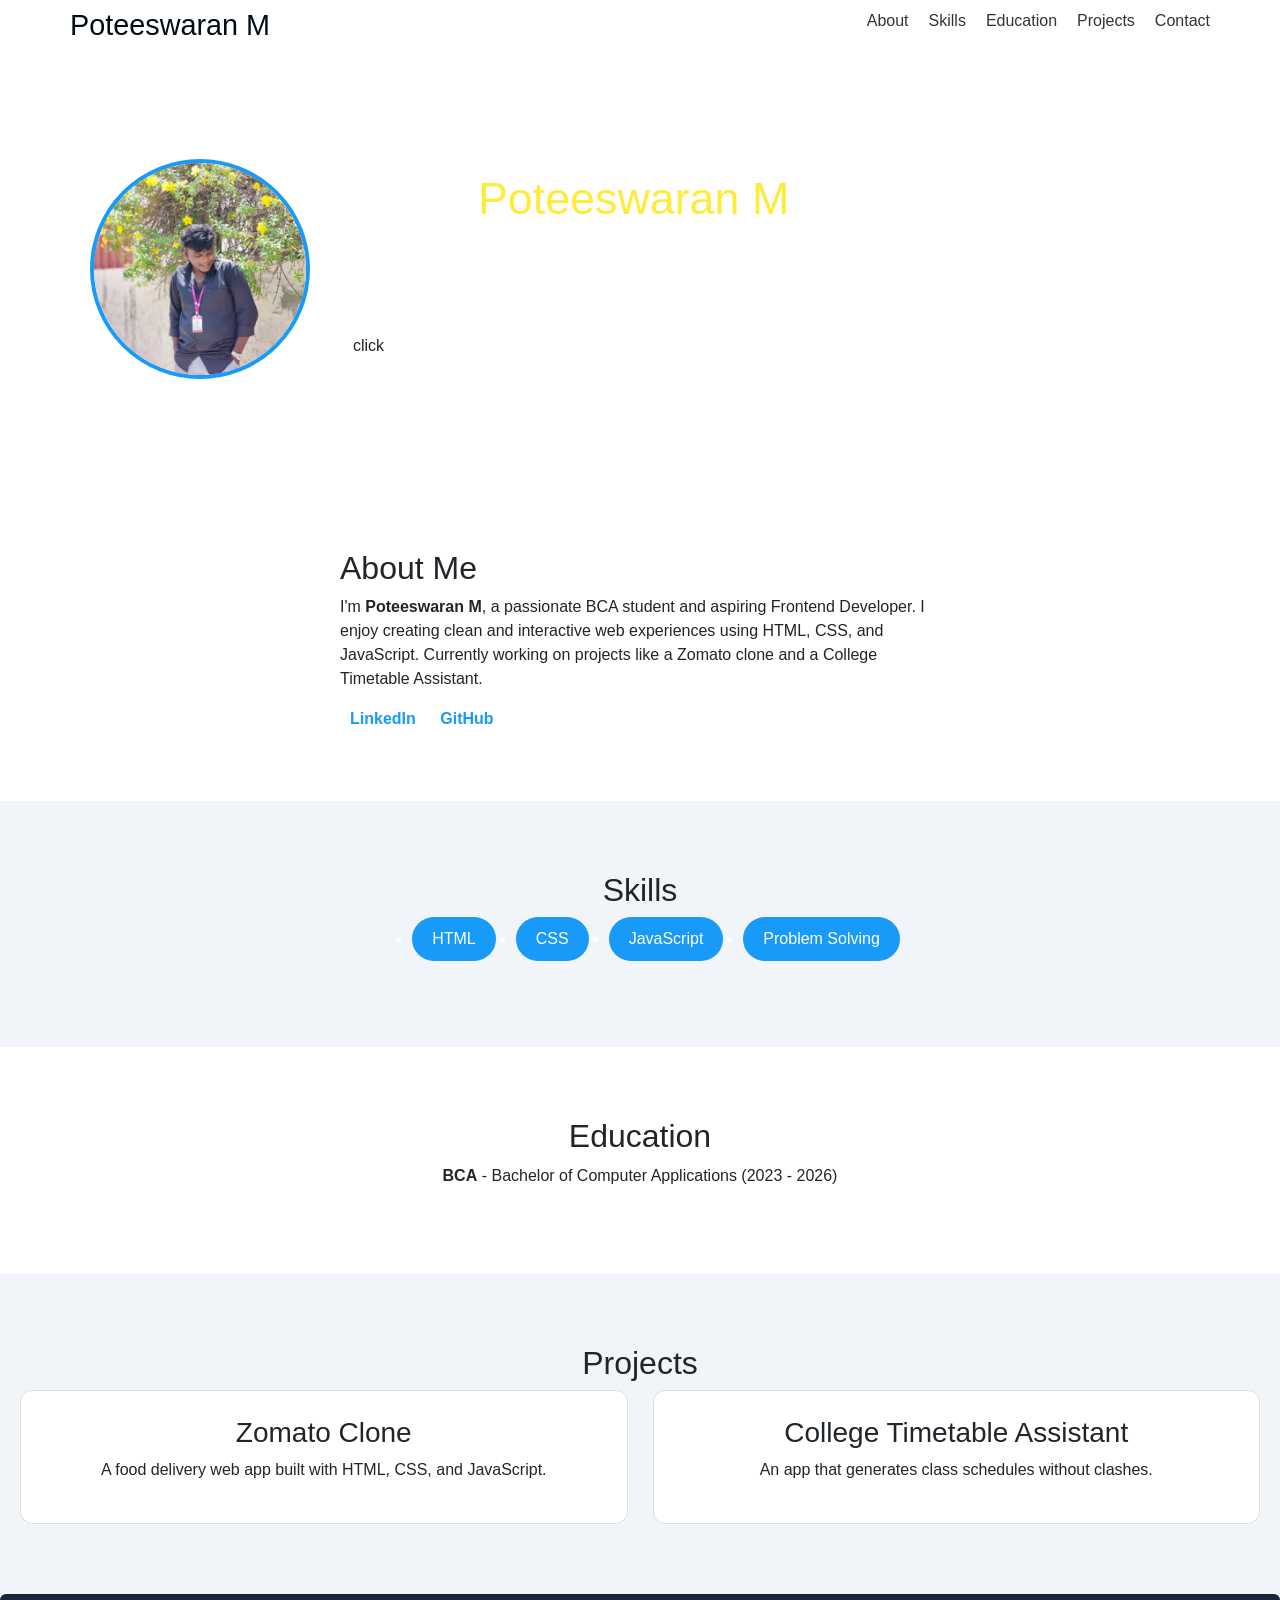
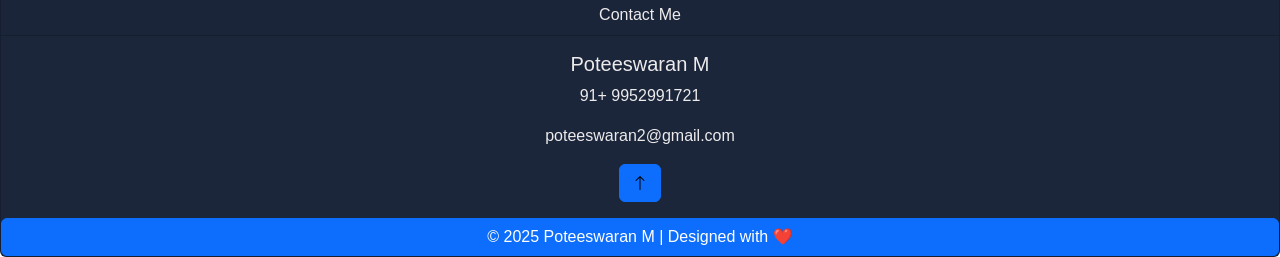
==== index.html @ f89de303 "commit" ====
<!DOCTYPE html>
<html lang="en">
<head>
  <meta charset="UTF-8">
  <meta name="viewport" content="width=device-width, initial-scale=1.0">
  <title>Poteeswaran M - Portfolio</title>
  <link rel="stylesheet" href="style.css">
 <link href="https://cdn.jsdelivr.net/npm/bootstrap@5.3.7/dist/css/bootstrap.min.css" rel="stylesheet" integrity="sha384-LN+7fdVzj6u52u30Kp6M/trliBMCMKTyK833zpbD+pXdCLuTusPj697FH4R/5mcr" crossorigin="anonymous">
<script src="https://cdn.jsdelivr.net/npm/bootstrap@5.3.7/dist/js/bootstrap.bundle.min.js" integrity="sha384-ndDqU0Gzau9qJ1lfW4pNLlhNTkCfHzAVBReH9diLvGRem5+R9g2FzA8ZGN954O5Q" crossorigin="anonymous"></script>

</head>
<body>
  
  <!-- ===== Navbar ===== -->
  <header>
    <nav class="navbar container">
      <h1 class="logo">Poteeswaran M</h1>
      <ul class="nav-links">
        <li><a href="#about">About</a></li>
        <li><a href="#skills">Skills</a></li>
        <li><a href="#education">Education</a></li>
        <li><a href="#projects">Projects</a></li>
        <li><a href="#contact">Contact</a></li>
      </ul> 
    </nav>
  </header>

  <!-- ===== Hero Section ===== -->
<section class="hero">
  <div class="hero-content">
    <img src="WhatsApp Image 2025-07-28 at 9.41.35 AM.jpeg" alt="Poteeswaran M" class="profile-pic">

    <div class="hero-text">
      <h2>Hi, I'm <span>Poteeswaran M</span></h2>
      <p>Aspiring <strong>Frontend Developer</strong> passionate about building modern, responsive, and user-friendly web applications.</p>
      <a href="#contact" class="btn">click</a>
    </div>
  </div>
</section>


  <!-- ===== About Section ===== -->
  <section id="about" class="section">
    <div class="about-container">
     
      <div class="about-text">
        <h2>About Me</h2>
        <p>
          I'm <strong>Poteeswaran M</strong>, a passionate BCA student and aspiring Frontend Developer.
          I enjoy creating clean and interactive web experiences using HTML, CSS, and JavaScript.
          Currently working on projects like a Zomato clone and a College Timetable Assistant.
        </p>
        <div class="social-links">
          <a href="https://www.linkedin.com/in/poteeswaran/" target="_blank">LinkedIn</a>
          <a href="https://github.com/poteeswaran02" target="_blank">GitHub</a>
        </div>
      </div>
    </div>
  </section>

  <!-- ===== Skills Section ===== -->
  <section id="skills" class="section light-bg">
    <h2>Skills</h2>
    <ul class="skills-list">
      <li>HTML</li>
      <li>CSS</li>
      <li>JavaScript</li>
      <li>Problem Solving</li>
    </ul>
  </section>

  <!-- ===== Education Section ===== -->
  <section id="education" class="section">
    <h2>Education</h2>
    <p><strong>BCA</strong> - Bachelor of Computer Applications (2023 - 2026)</p>
  </section>

  <!-- ===== Projects Section ===== -->
  <section id="projects" class="section light-bg">
    <h2>Projects</h2>
    <div class="projects-grid">
      <div class="project-card">
        <h3>Zomato Clone</h3>
        <p>A food delivery web app built with HTML, CSS, and JavaScript.</p>
      </div>
      <div class="project-card">
        <h3>College Timetable Assistant</h3>
        <p>An app that generates class schedules without clashes.</p>
      </div>
    </div>
  </section>


<div class="card text-center" style="background-color:  #1b263b;color:rgb(237, 235, 235);">
  <div class="card-header">
    Contact Me
  </div>
  <div class="card-body">
    <h5 class="card-title">Poteeswaran M</h5>
    <p class="card-text">91+ 9952991721</p>
    <p class="card-text">poteeswaran2@gmail.com</p>
    
    <a href="#" class="btn btn-primary"><svg xmlns="http://www.w3.org/2000/svg" width="16" height="16" fill="black" class="bi bi-arrow-up" viewBox="0 0 16 16">
  <path fill-rule="evenodd" d="M8 15a.5.5 0 0 0 .5-.5V2.707l3.146 3.147a.5.5 0 0 0 .708-.708l-4-4a.5.5 0 0 0-.708 0l-4 4a.5.5 0 1 0 .708.708L7.5 2.707V14.5a.5.5 0 0 0 .5.5"/>
</svg>
<br>
</div>
  <div>
    © 2025 Poteeswaran M | Designed with ❤️
  </div>
</body>
</html>
---- style.css ----
/* ===== Global Reset ===== */
* {
  margin: 0;
  padding: 0;
  box-sizing: border-box;
  font-family: 'Poppins', sans-serif;
}

body {
  background: #f9f9f9;
  color: #333;
  line-height: 1.6;
}

/* ===== Container ===== */
.container {
  max-width: 1100px;
  margin: auto;
  padding: 20px;
}

/* ===== Navbar ===== */
.navbar {
  display: flex;
  justify-content: space-between;
  align-items: center;
  padding: 15px 20px;
}

.logo {
   display: flex;
  justify-content: space-between;
  float:right;
  font-size: 1.8rem;
  font-family:nunito, sans-serif;
  font-weight: 7770;
  color: #010d16;
}

.nav-links {
  list-style: none;
  display: flex;
  gap: 20px;
}

.nav-links li a {
  text-decoration: none;
  color: #333;
  font-weight: 500;
  transition: color 0.3s;
}

.nav-links li a:hover {
  color: #179af8;
}

/* ===== Hero Section ===== */
.hero {
  background: linear-gradient(to right,#1b263b);
  color: white;
  padding: 100px 20px;
}

.hero-content {
  display: flex;                
  align-items: center;           
  justify-content: center;       
  gap: 30px;                    
  max-width: 1100px;
  margin: auto;
}

.profile-pic {
  width: 220px;           
  height: 220px;
  border-radius:0px;  
  border-style: double;
  object-fit: cover;       
  border: 4px solid #06000042;
}

.hero-text h2 {
  font-size: 2.8rem;
  margin-bottom: 15px;
}

.hero-text h2 span {
  color: #ffeb3b;
}

.hero-text p {
  font-size: 1.2rem;
  margin-bottom: 25px;
  line-height: 1.6;
}

.btn {
  background: white;
  color: #179af8;
  padding: 12px 25px;
  text-decoration: none;
  border-radius: 6px;
  font-weight: bold;
  transition: 0.3s;
}

.btn:hover {
  background: #ffeb3b;
  color: #333;
}

/* ===== Section Styling ===== */
.section {
  padding: 70px 20px;
  text-align: center;
}

.light-bg {
  background: #f1f5f9;
}

h2 {
  margin-bottom: 20px;
  font-size: 2.2rem;
  color: #179af8;
}

/* ===== About Section ===== */
.about-container {
  display: flex;
  justify-content: center;
  align-items: center;
  gap: 40px;
  flex-wrap: wrap;
}

.profile-pic {
  width: 220px;
  height: 220px;
  border-radius: 50%;
  object-fit: cover;
  border: 4px solid #179af8;
}

.about-text {
  max-width: 600px;
  text-align: left;
}

.social-links a {
  margin: 10px;
  text-decoration: none;
  color: #179af8;
  font-weight: 600;
}

.social-links a:hover {
  color: #ff9800;
}

/* ===== Skills Section ===== */
.skills-list {
  display: flex;
  justify-content: center;
  gap: 20px;
  flex-wrap: wrap;
}

.skills-list li {
  background: #179af8;
  color: white;
  padding: 10px 20px;
  border-radius: 25px;
  font-weight: 500;
  transition: 0.3s;
}

.skills-list li:hover {
  background: #ff9800;
}

/* ===== Projects ===== */
.projects-grid {
  display: grid;
  grid-template-columns: repeat(auto-fit, minmax(250px, 1fr));
  gap: 25px;
}

.project-card {
  background: white;
  padding: 25px;
  border-radius: 12px;
  border: 1px solid #ddd;
  transition: 0.3s;
}

.project-card:hover {
  background: #179af8;
  color: white;
}

#contact {
  background: #f1f5f9;
  padding: 50px 20px;
  text-align: center;
  font-size: 20px;

}


/* ===== Footer ===== */
footer {
  text-align: center;
  background: #222;
  color: #fff;
  padding: 20px 0;
  margin-top: 30px;
  font-size: 1.3rem;
}


/* ===== Responsive Design ===== */
@media (max-width: 768px) {
  .about-container {
    flex-direction: column;
    text-align: center;
  }
  .about-text {
    text-align: center;
  }
}
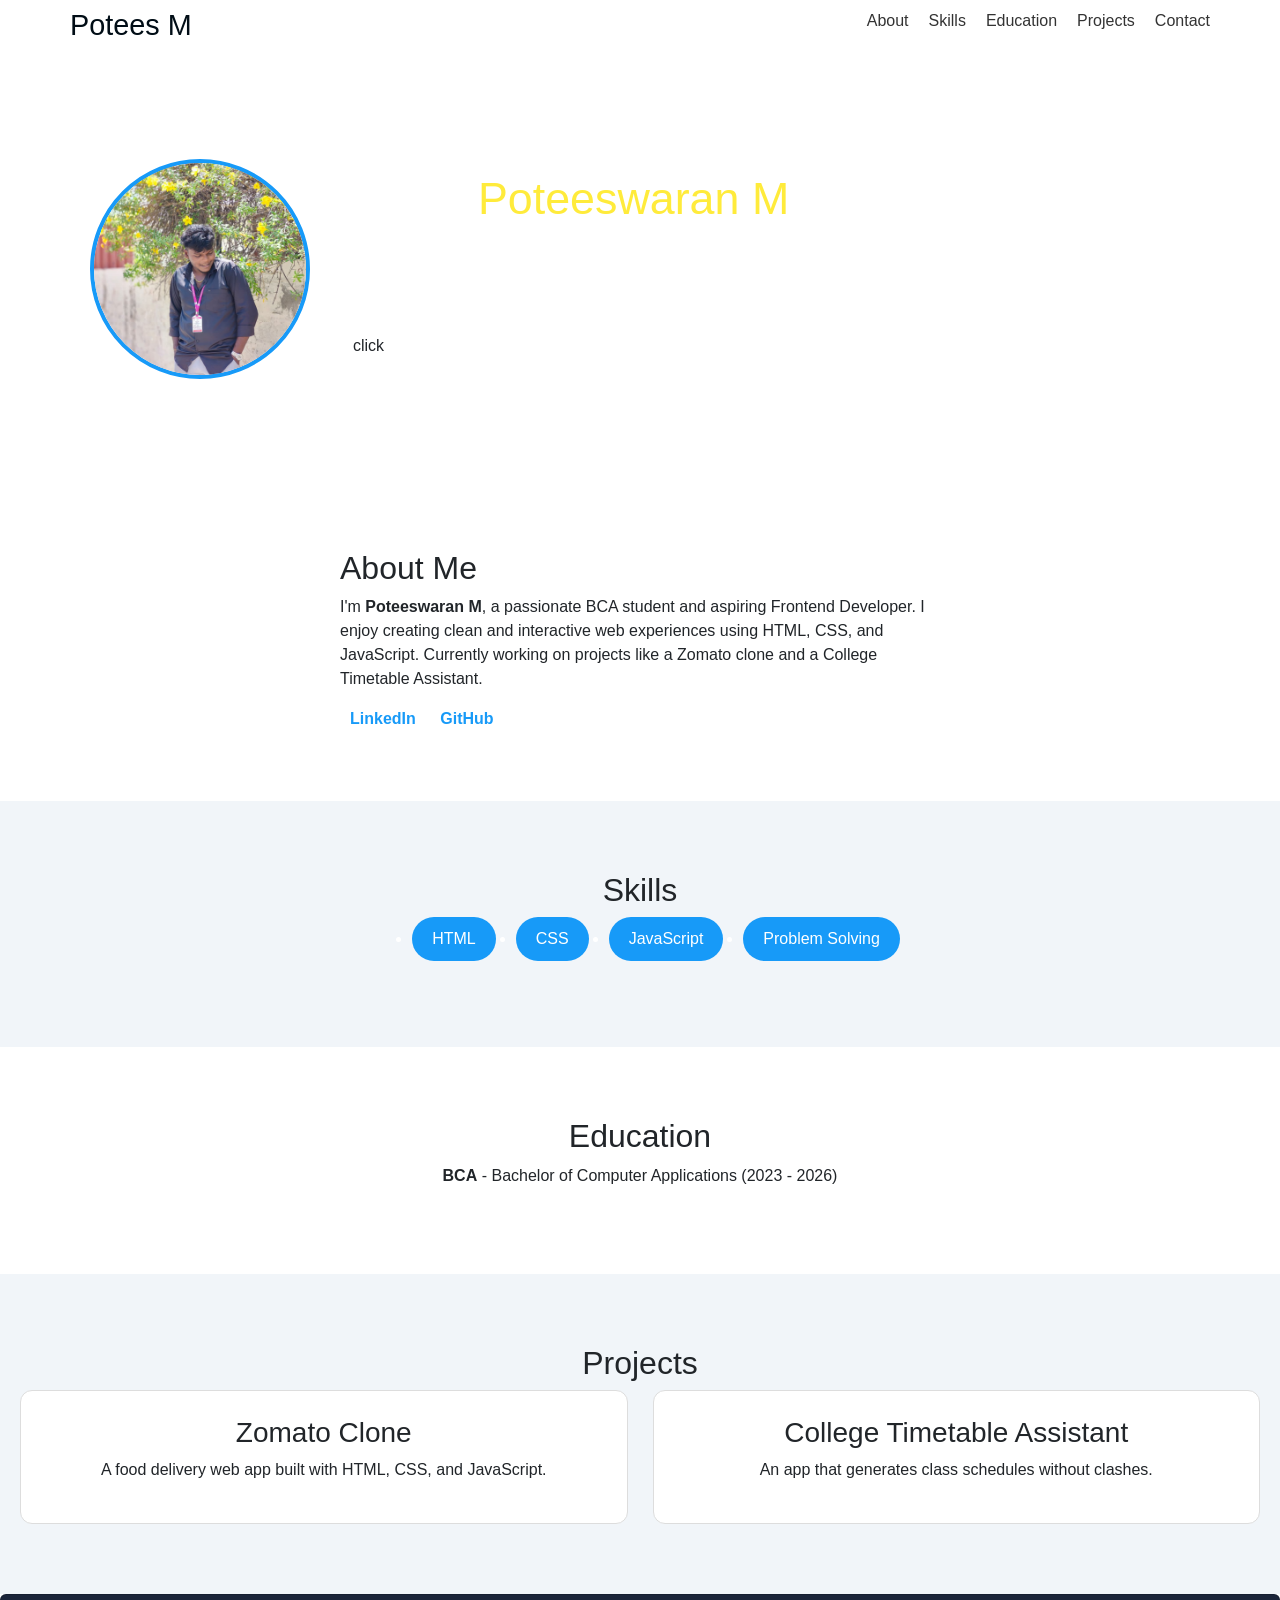
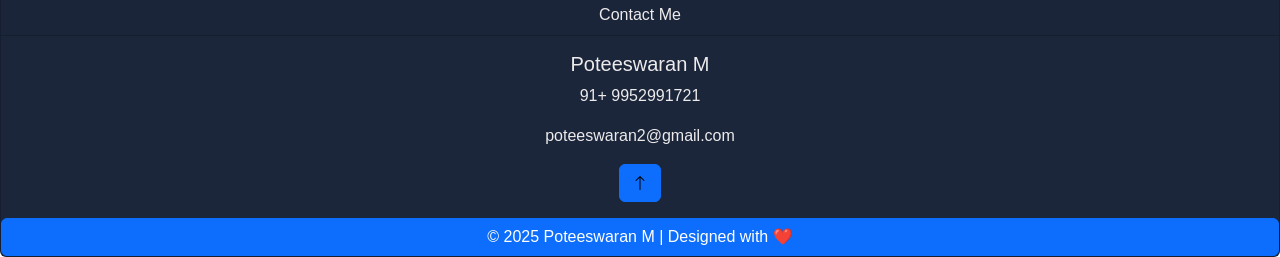
==== commit d86baf9f: "commit" ====
--- a/index.html
+++ b/index.html
@@ -14,7 +14,7 @@
   <!-- ===== Navbar ===== -->
   <header>
     <nav class="navbar container">
-      <h1 class="logo">Poteeswaran M</h1>
+      <h1 class="logo">Potees M</h1>
       <ul class="nav-links">
         <li><a href="#about">About</a></li>
         <li><a href="#skills">Skills</a></li>
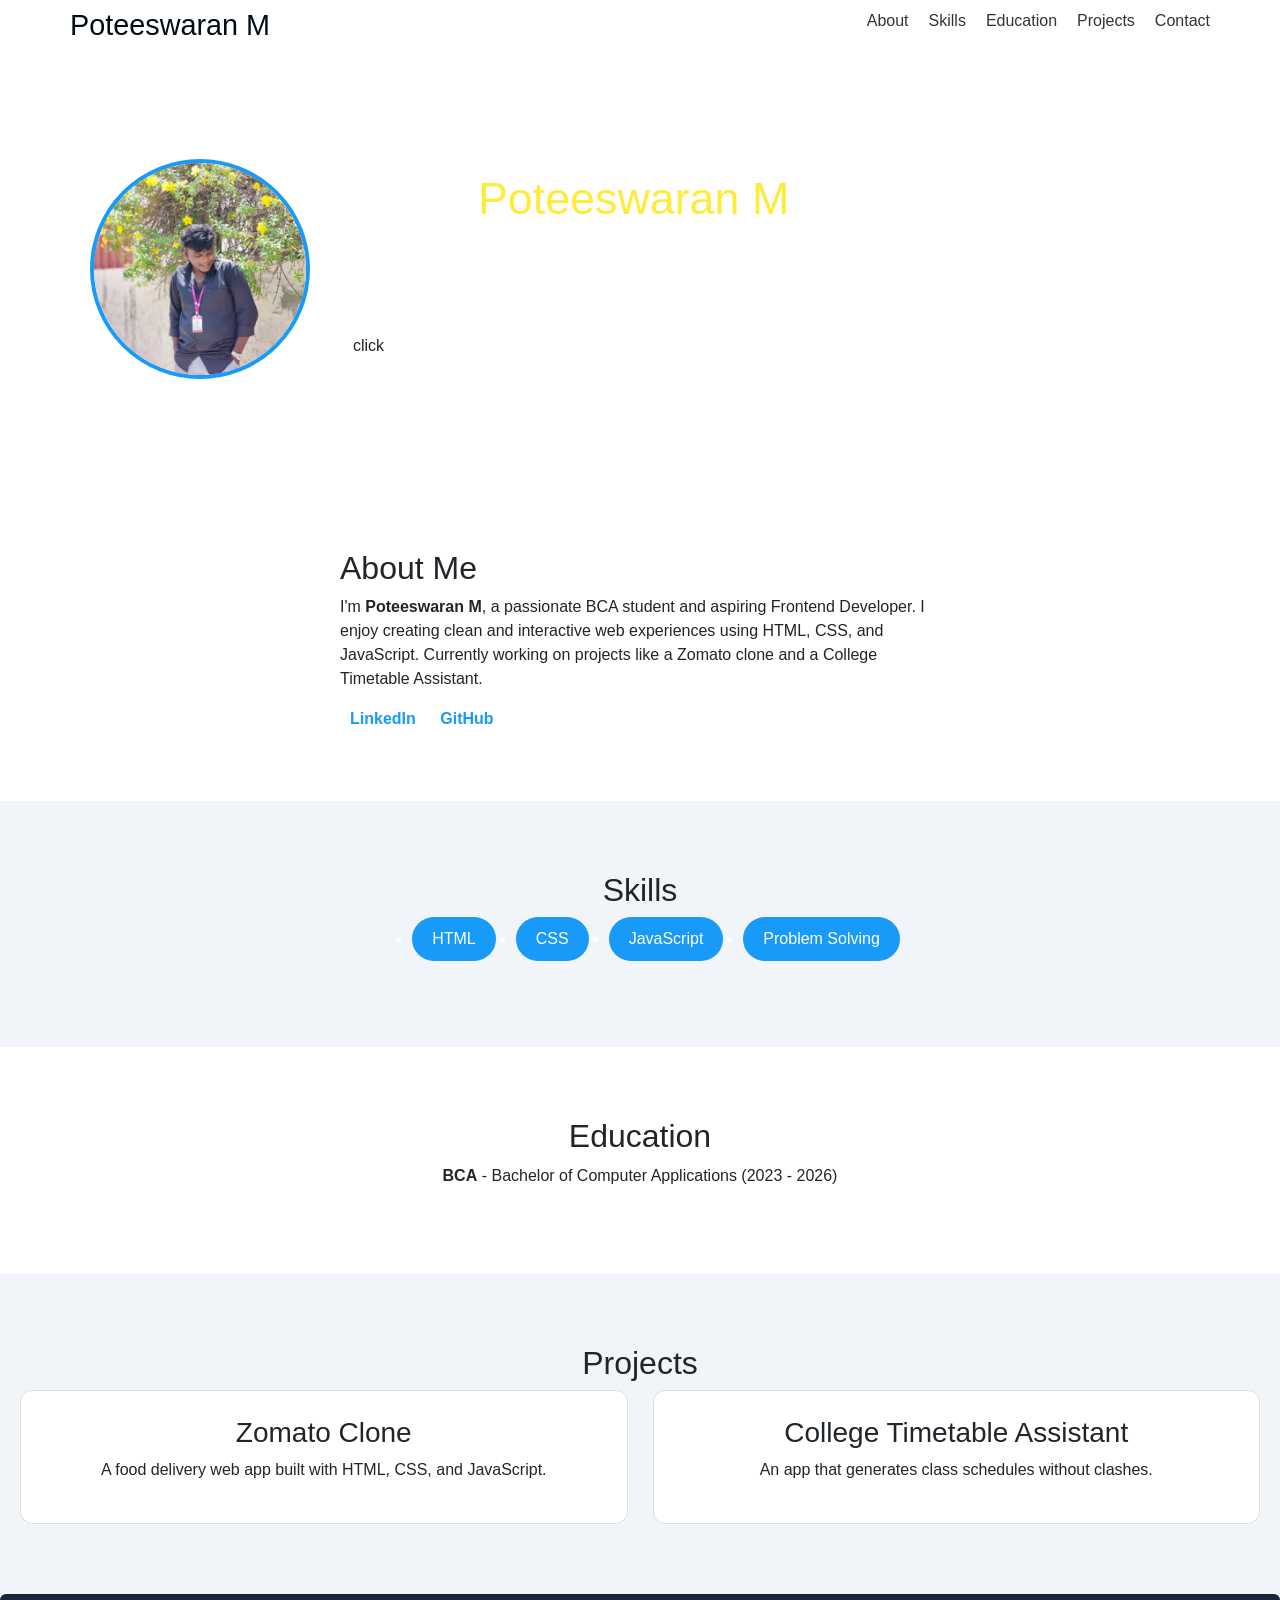
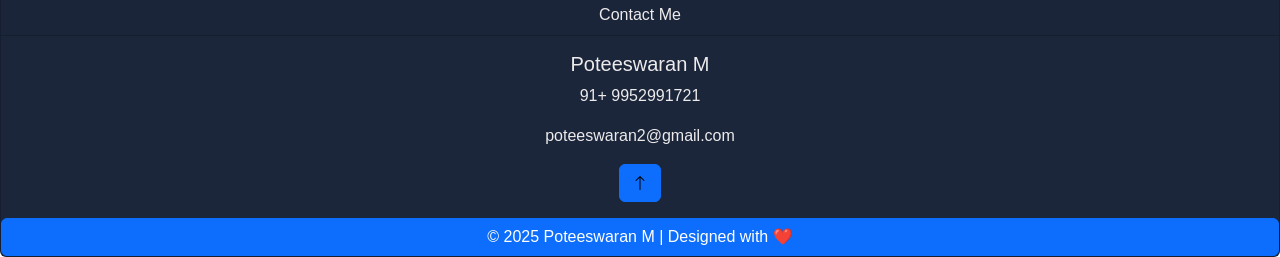
==== commit 5a17c0bc: "commit" ====
--- a/index.html
+++ b/index.html
@@ -14,7 +14,7 @@
   <!-- ===== Navbar ===== -->
   <header>
     <nav class="navbar container">
-      <h1 class="logo">Potees M</h1>
+      <h1 class="logo">Poteeswaran M</h1>
       <ul class="nav-links">
         <li><a href="#about">About</a></li>
         <li><a href="#skills">Skills</a></li>
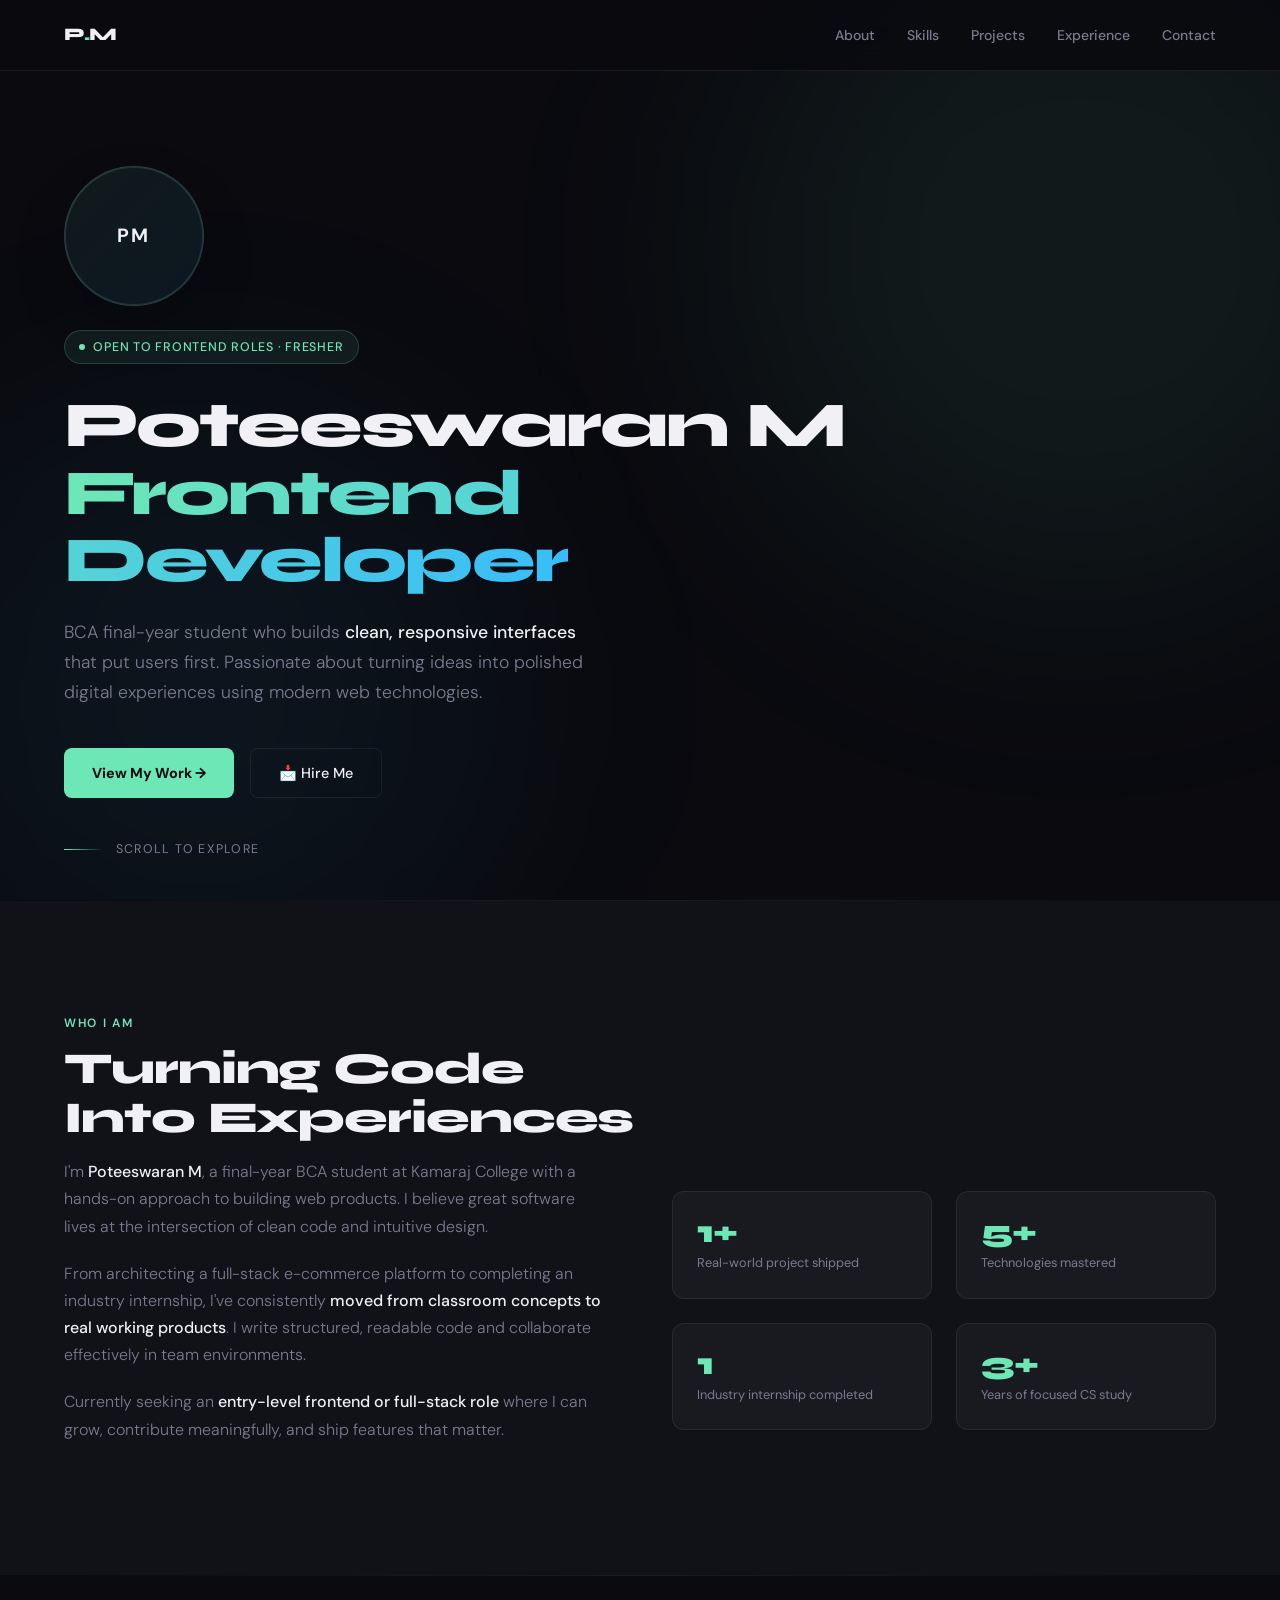
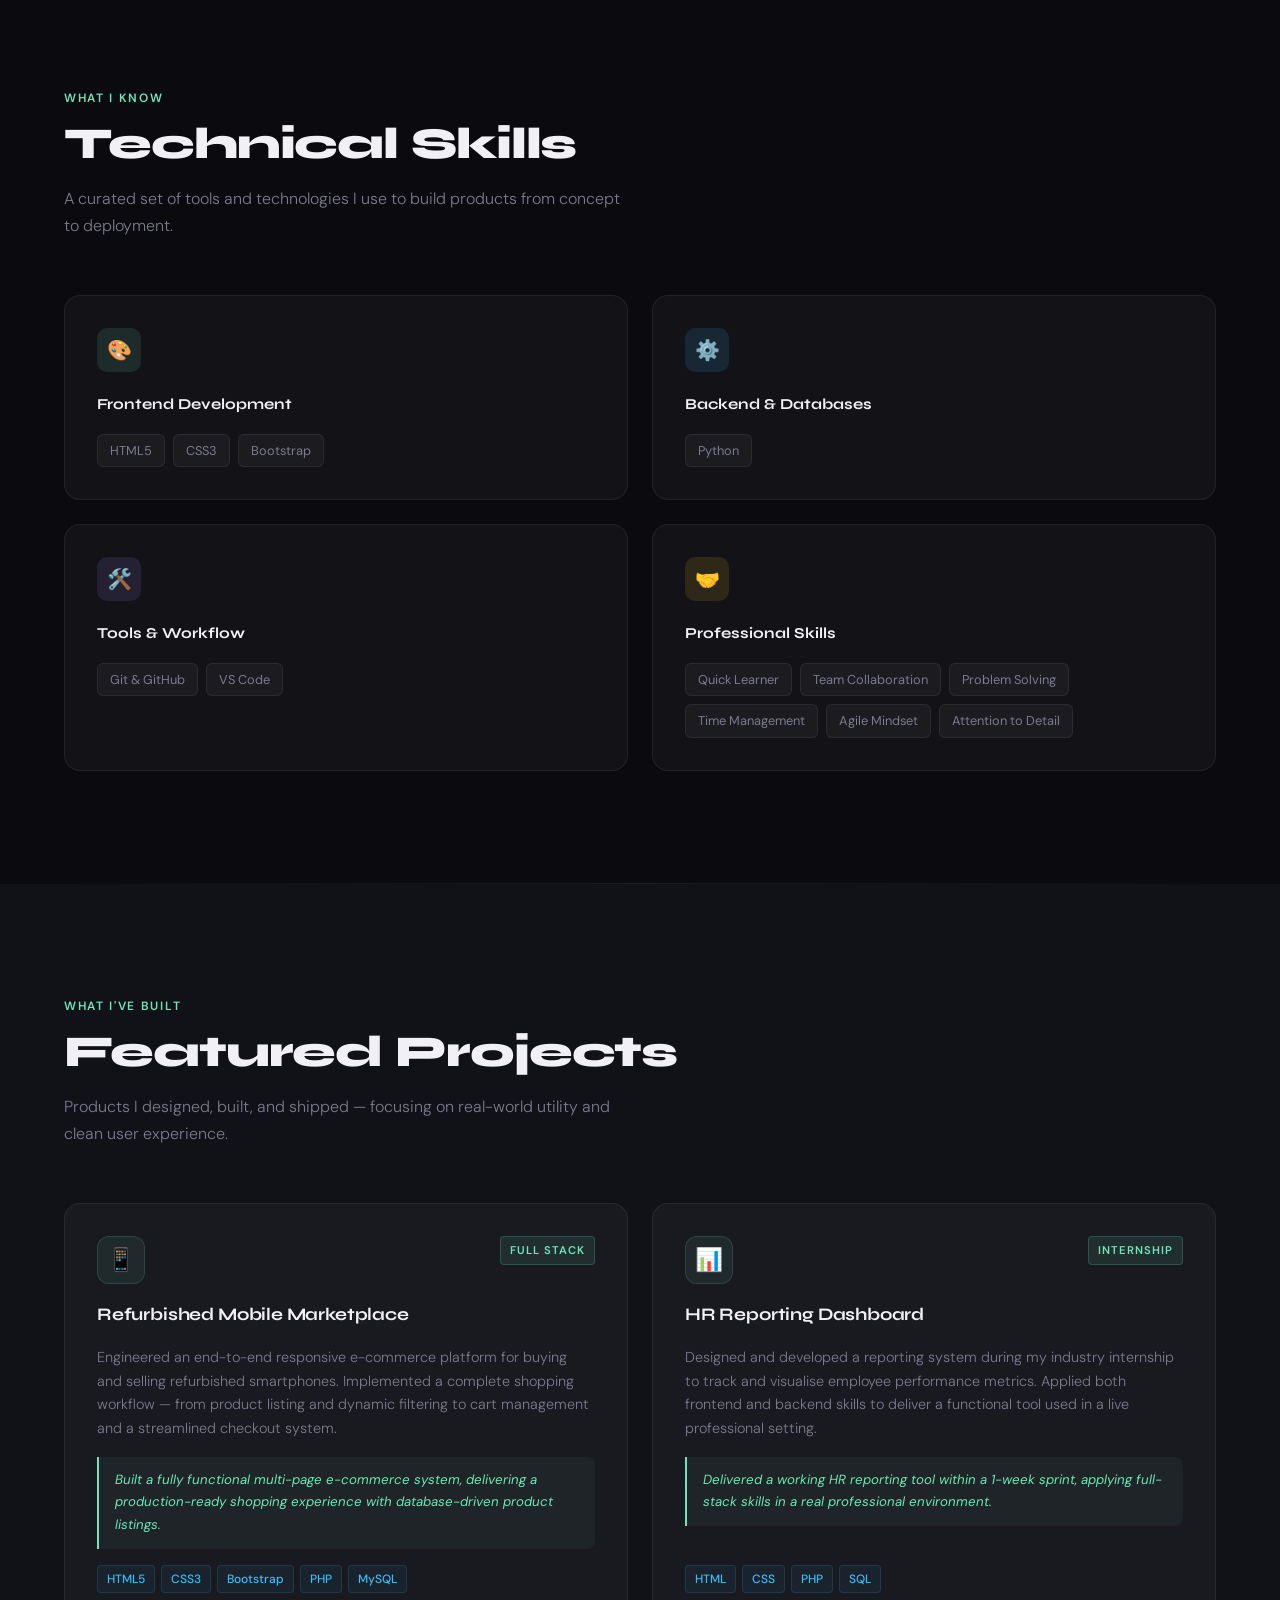
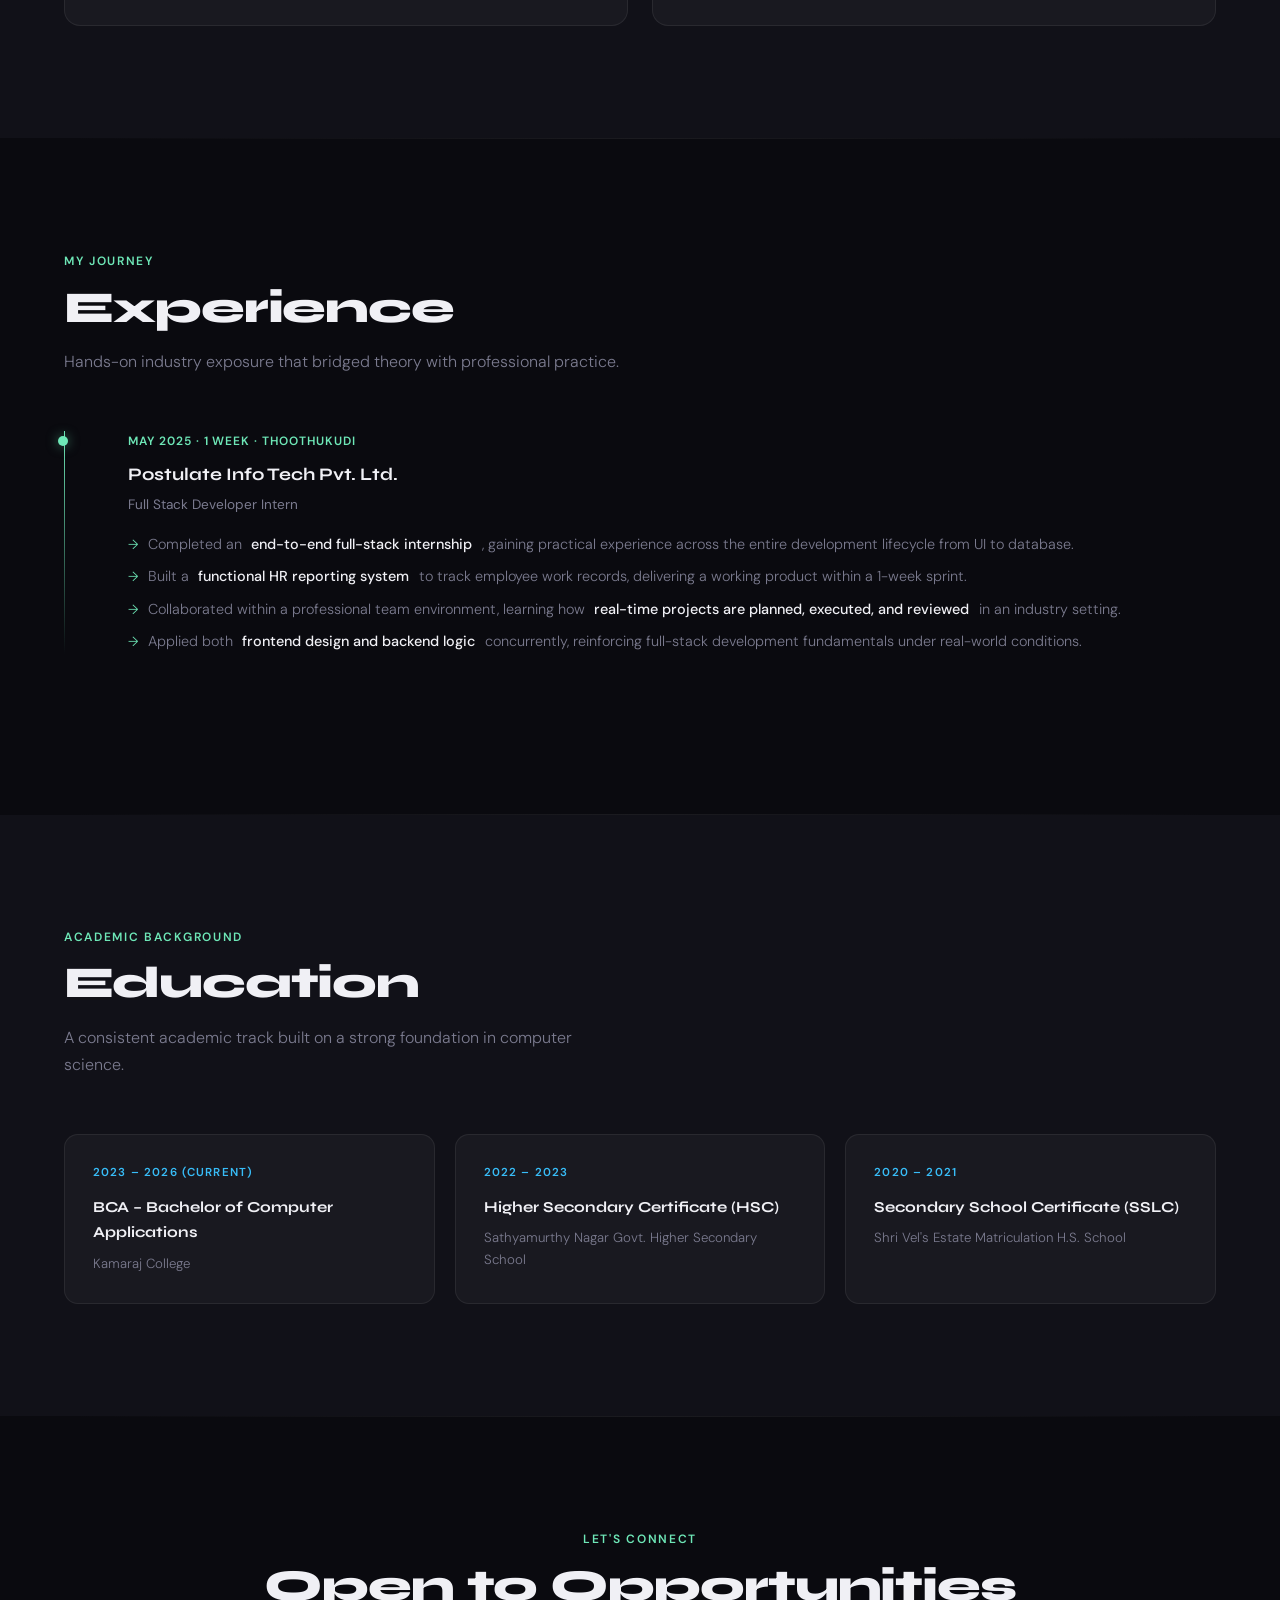
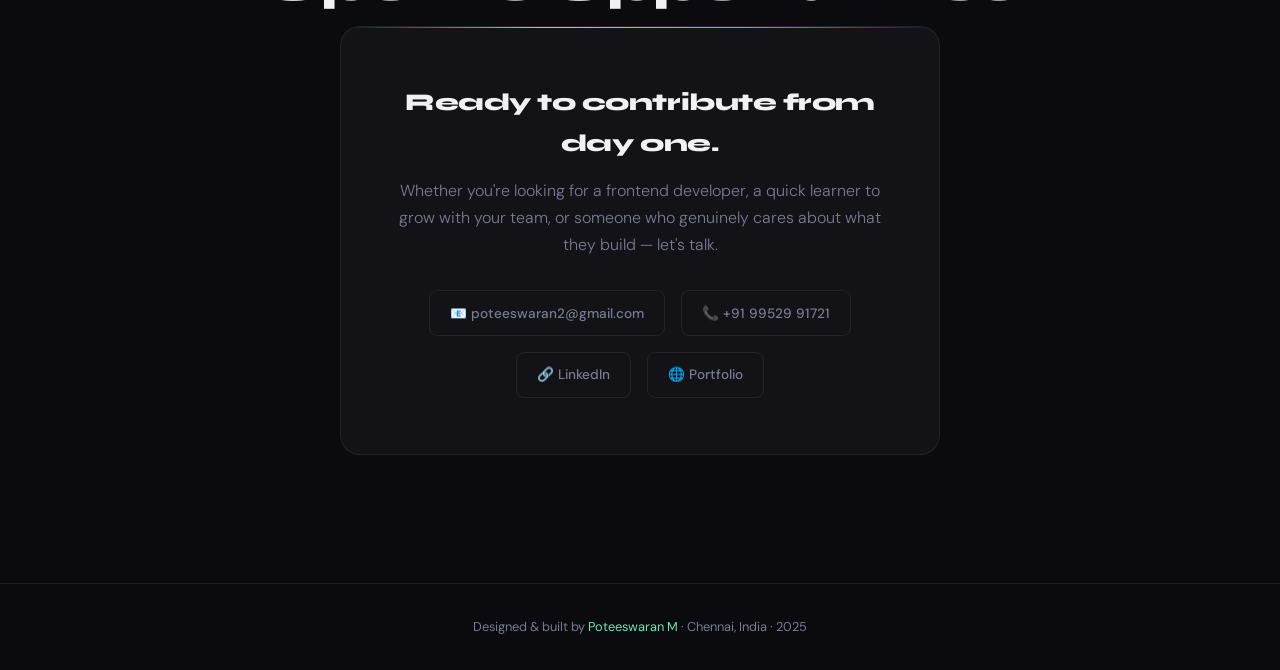
==== commit 3a0d4317: "Rename poteeswaran_portfolio.html to index.html" ====
--- a/index.html
+++ b/index.html
@@ -1,121 +1,241 @@
 <!DOCTYPE html>
 <html lang="en">
 <head>
-  <meta charset="UTF-8">
-  <meta name="viewport" content="width=device-width, initial-scale=1.0">
-  <title>Poteeswaran M - Portfolio</title>
-  <link rel="stylesheet" href="style.css">
- <link href="https://cdn.jsdelivr.net/npm/bootstrap@5.3.7/dist/css/bootstrap.min.css" rel="stylesheet" integrity="sha384-LN+7fdVzj6u52u30Kp6M/trliBMCMKTyK833zpbD+pXdCLuTusPj697FH4R/5mcr" crossorigin="anonymous">
-<script src="https://cdn.jsdelivr.net/npm/bootstrap@5.3.7/dist/js/bootstrap.bundle.min.js" integrity="sha384-ndDqU0Gzau9qJ1lfW4pNLlhNTkCfHzAVBReH9diLvGRem5+R9g2FzA8ZGN954O5Q" crossorigin="anonymous"></script>
-
+<meta charset="UTF-8" /><meta name="viewport" content="width=device-width, initial-scale=1.0" />
+<title>Poteeswaran M — Frontend Developer</title>
+<link href="https://fonts.googleapis.com/css2?family=Syne:wght@400;600;700;800&family=DM+Sans:ital,opsz,wght@0,9..40,300;0,9..40,400;0,9..40,500;1,9..40,300&display=swap" rel="stylesheet" />
+<style>
+:root{--bg:#0a0a0f;--surface:#111118;--border:rgba(255,255,255,0.07);--accent:#6ee7b7;--accent2:#38bdf8;--text:#f0f0f5;--muted:#7b7b8f;--card:rgba(255,255,255,0.035)}
+*,*::before,*::after{box-sizing:border-box;margin:0;padding:0}
+html{scroll-behavior:smooth}
+body{background:var(--bg);color:var(--text);font-family:'DM Sans',sans-serif;font-size:16px;line-height:1.7;overflow-x:hidden}
+nav{position:fixed;top:0;left:0;right:0;z-index:100;display:flex;justify-content:space-between;align-items:center;padding:1.25rem 5vw;background:rgba(10,10,15,0.85);backdrop-filter:blur(18px);border-bottom:1px solid var(--border)}
+.nav-logo{font-family:'Syne',sans-serif;font-weight:800;font-size:1.1rem;letter-spacing:-.02em;color:var(--text);text-decoration:none}
+.nav-logo span{color:var(--accent)}
+.nav-links{display:flex;gap:2rem;list-style:none}
+.nav-links a{color:var(--muted);text-decoration:none;font-size:.875rem;font-weight:500;transition:color .2s}
+.nav-links a:hover{color:var(--accent)}
+#hero{min-height:100vh;display:flex;align-items:center;padding:10rem 5vw 6rem;position:relative;overflow:hidden}
+.blob{position:absolute;border-radius:50%;filter:blur(120px);pointer-events:none}
+.blob1{width:700px;height:700px;background:rgba(110,231,183,.07);top:-100px;right:-150px}
+.blob2{width:600px;height:600px;background:rgba(56,189,248,.06);bottom:-100px;left:-100px}
+.hero-inner{position:relative;z-index:1;max-width:860px}
+.hero-avatar-wrapper{position:relative;width:140px;height:140px;margin-bottom:1.5rem;border-radius:50%;overflow:hidden;background:linear-gradient(135deg,rgba(110,231,183,.18),rgba(56,189,248,.18));box-shadow:0 24px 50px rgba(0,0,0,.22);border:1px solid rgba(255,255,255,.08)}
+.hero-avatar{width:100%;height:100%;border-radius:50%;object-fit:cover;display:block}
+.hero-avatar-fallback{position:absolute;inset:0;display:flex;align-items:center;justify-content:center;border-radius:50%;background:rgba(10,10,15,.55);color:var(--text);font-size:1.2rem;font-weight:700;letter-spacing:.12em;transition:opacity .2s;border:1px solid rgba(255,255,255,.1)}
+.hero-badge{display:inline-flex;align-items:center;gap:.5rem;background:rgba(110,231,183,.08);border:1px solid rgba(110,231,183,.2);border-radius:100px;padding:.35rem .9rem;font-size:.78rem;font-weight:500;color:var(--accent);letter-spacing:.06em;text-transform:uppercase;margin-bottom:1.75rem;animation:fadeUp .6s ease both}
+.badge-dot{width:6px;height:6px;border-radius:50%;background:var(--accent);animation:pulse 2s infinite}
+@keyframes pulse{0%,100%{opacity:1;transform:scale(1)}50%{opacity:.4;transform:scale(.8)}}
+.hero-title{font-family:'Syne',sans-serif;font-weight:800;font-size:clamp(2.2rem,5vw,4rem);line-height:1.05;letter-spacing:-.03em;margin-bottom:1.5rem;animation:fadeUp .6s .1s ease both}
+.hero-title .line2{background:linear-gradient(90deg,var(--accent),var(--accent2));-webkit-background-clip:text;-webkit-text-fill-color:transparent;background-clip:text}
+.hero-sub{font-size:1.1rem;color:var(--muted);max-width:540px;margin-bottom:2.5rem;font-weight:300;animation:fadeUp .6s .2s ease both}
+.hero-sub strong{color:var(--text);font-weight:500}
+.hero-cta{display:flex;gap:1rem;flex-wrap:wrap;animation:fadeUp .6s .3s ease both}
+.btn-primary{display:inline-flex;align-items:center;gap:.5rem;background:var(--accent);color:#0a0a0f;padding:.75rem 1.75rem;border-radius:8px;font-weight:700;font-size:.9rem;text-decoration:none;transition:transform .2s,box-shadow .2s}
+.btn-primary:hover{transform:translateY(-2px);box-shadow:0 12px 32px rgba(110,231,183,.25)}
+.btn-ghost{display:inline-flex;align-items:center;gap:.5rem;background:transparent;color:var(--text);padding:.75rem 1.75rem;border-radius:8px;font-weight:500;font-size:.9rem;text-decoration:none;border:1px solid var(--border);transition:border-color .2s,color .2s}
+.btn-ghost:hover{border-color:rgba(255,255,255,.2);color:var(--accent)}
+.hero-scroll{position:absolute;bottom:2.5rem;left:5vw;display:flex;align-items:center;gap:.75rem;color:var(--muted);font-size:.78rem;letter-spacing:.1em;text-transform:uppercase;animation:fadeUp .6s .5s ease both}
+.scroll-line{width:40px;height:1px;background:linear-gradient(90deg,var(--accent),transparent)}
+@keyframes fadeUp{from{opacity:0;transform:translateY(24px)}to{opacity:1;transform:translateY(0)}}
+section{padding:7rem 5vw;position:relative;z-index:1}
+.section-label{font-size:.75rem;font-weight:600;letter-spacing:.14em;text-transform:uppercase;color:var(--accent);margin-bottom:.75rem}
+.section-title{font-family:'Syne',sans-serif;font-weight:800;font-size:clamp(1.8rem,3.5vw,2.75rem);letter-spacing:-.025em;line-height:1.1;margin-bottom:1rem}
+.section-desc{color:var(--muted);max-width:560px;font-size:1rem;font-weight:300;margin-bottom:3.5rem}
+.divider{height:1px;background:linear-gradient(90deg,transparent,var(--border),transparent);margin:0 5vw}
+#about{background:var(--surface)}
+.about-grid{display:grid;grid-template-columns:1fr 1fr;gap:4rem;align-items:center}
+.about-text p{color:var(--muted);margin-bottom:1.25rem;font-weight:300}
+.about-text p strong{color:var(--text);font-weight:500}
+.about-stats{display:grid;grid-template-columns:1fr 1fr;gap:1.5rem}
+.stat-card{background:var(--card);border:1px solid var(--border);border-radius:12px;padding:1.5rem;transition:border-color .3s}
+.stat-card:hover{border-color:rgba(110,231,183,.25)}
+.stat-number{font-family:'Syne',sans-serif;font-size:2rem;font-weight:800;color:var(--accent);letter-spacing:-.03em;line-height:1;margin-bottom:.25rem}
+.stat-label{font-size:.8rem;color:var(--muted)}
+.skills-grid{display:grid;grid-template-columns:repeat(2,1fr);gap:1.5rem}
+.skill-group{background:var(--card);border:1px solid var(--border);border-radius:16px;padding:2rem;transition:border-color .3s,transform .3s}
+.skill-group:hover{border-color:rgba(110,231,183,.2);transform:translateY(-4px)}
+.skill-group-icon{width:44px;height:44px;border-radius:10px;display:flex;align-items:center;justify-content:center;font-size:1.25rem;margin-bottom:1.25rem}
+.icon-fe{background:rgba(110,231,183,.12)}.icon-be{background:rgba(56,189,248,.12)}.icon-tools{background:rgba(167,139,250,.12)}.icon-soft{background:rgba(251,191,36,.12)}
+.skill-group-title{font-family:'Syne',sans-serif;font-weight:700;font-size:.95rem;margin-bottom:1rem}
+.skill-tags{display:flex;flex-wrap:wrap;gap:.5rem}
+.skill-tag{background:rgba(255,255,255,.04);border:1px solid var(--border);border-radius:6px;padding:.3rem .75rem;font-size:.8rem;color:var(--muted);transition:color .2s,border-color .2s}
+.skill-tag:hover{color:var(--text);border-color:rgba(255,255,255,.15)}
+#projects{background:var(--surface)}
+.projects-grid{display:grid;grid-template-columns:1fr 1fr;gap:1.5rem}
+.project-card{background:var(--card);border:1px solid var(--border);border-radius:16px;padding:2rem;display:flex;flex-direction:column;gap:1rem;transition:border-color .3s,transform .3s;position:relative;overflow:hidden}
+.project-card::before{content:'';position:absolute;top:0;left:0;right:0;height:2px;background:linear-gradient(90deg,var(--accent),var(--accent2));opacity:0;transition:opacity .3s}
+.project-card:hover{border-color:rgba(110,231,183,.2);transform:translateY(-4px)}
+.project-card:hover::before{opacity:1}
+.project-header{display:flex;justify-content:space-between;align-items:flex-start}
+.project-icon{width:48px;height:48px;border-radius:12px;background:rgba(110,231,183,.08);border:1px solid rgba(110,231,183,.15);display:flex;align-items:center;justify-content:center;font-size:1.4rem}
+.project-badge{font-size:.7rem;font-weight:600;letter-spacing:.08em;text-transform:uppercase;padding:.25rem .6rem;border-radius:4px;background:rgba(110,231,183,.1);color:var(--accent);border:1px solid rgba(110,231,183,.2)}
+.project-title{font-family:'Syne',sans-serif;font-weight:700;font-size:1.1rem;letter-spacing:-.01em}
+.project-desc{color:var(--muted);font-size:.9rem;font-weight:300;line-height:1.65}
+.project-impact{background:rgba(110,231,183,.05);border-left:2px solid var(--accent);padding:.75rem 1rem;border-radius:0 8px 8px 0;font-size:.83rem;color:var(--accent);font-style:italic}
+.project-tech{display:flex;flex-wrap:wrap;gap:.4rem;margin-top:auto}
+.tech-tag{background:rgba(56,189,248,.06);border:1px solid rgba(56,189,248,.15);color:var(--accent2);border-radius:4px;padding:.2rem .55rem;font-size:.75rem;font-weight:500}
+.timeline{position:relative;padding-left:2rem}
+.timeline::before{content:'';position:absolute;top:0;bottom:0;left:0;width:1px;background:linear-gradient(180deg,var(--accent),transparent)}
+.timeline-item{position:relative;margin-bottom:3rem;padding-left:2rem}
+.timeline-dot{position:absolute;left:-2.35rem;top:.3rem;width:10px;height:10px;border-radius:50%;background:var(--accent);box-shadow:0 0 12px rgba(110,231,183,.5)}
+.timeline-date{font-size:.75rem;font-weight:600;letter-spacing:.08em;text-transform:uppercase;color:var(--accent);margin-bottom:.5rem}
+.timeline-company{font-family:'Syne',sans-serif;font-weight:700;font-size:1.1rem;margin-bottom:.2rem}
+.timeline-role{color:var(--muted);font-size:.85rem;margin-bottom:1rem}
+.timeline-points{list-style:none;display:flex;flex-direction:column;gap:.5rem}
+.timeline-points li{color:var(--muted);font-size:.9rem;font-weight:300;display:flex;gap:.6rem}
+.timeline-points li::before{content:'→';color:var(--accent);flex-shrink:0;font-size:.85rem;margin-top:.05rem}
+.timeline-points li strong{color:var(--text);font-weight:500}
+#education{background:var(--surface)}
+.edu-grid{display:grid;grid-template-columns:repeat(3,1fr);gap:1.25rem}
+.edu-card{background:var(--card);border:1px solid var(--border);border-radius:14px;padding:1.75rem;transition:border-color .3s}
+.edu-card:hover{border-color:rgba(110,231,183,.2)}
+.edu-year{font-size:.72rem;font-weight:600;letter-spacing:.1em;text-transform:uppercase;color:var(--accent2);margin-bottom:.75rem}
+.edu-degree{font-family:'Syne',sans-serif;font-weight:700;font-size:.95rem;margin-bottom:.4rem}
+.edu-school{color:var(--muted);font-size:.83rem;font-weight:300}
+#contact{text-align:center;padding-bottom:8rem}
+.contact-card{max-width:600px;margin:0 auto;background:var(--card);border:1px solid var(--border);border-radius:20px;padding:3.5rem;position:relative;overflow:hidden}
+.contact-card::before{content:'';position:absolute;top:0;left:0;right:0;height:1px;background:linear-gradient(90deg,transparent,var(--accent),var(--accent2),transparent)}
+.contact-title{font-family:'Syne',sans-serif;font-size:1.5rem;font-weight:800;margin-bottom:.75rem;letter-spacing:-.02em}
+.contact-sub{color:var(--muted);margin-bottom:2rem;font-weight:300}
+.contact-links{display:flex;justify-content:center;gap:1rem;flex-wrap:wrap}
+.contact-link{display:flex;align-items:center;gap:.5rem;padding:.65rem 1.25rem;border-radius:8px;border:1px solid var(--border);color:var(--muted);text-decoration:none;font-size:.85rem;font-weight:500;transition:all .2s}
+.contact-link:hover{border-color:rgba(110,231,183,.3);color:var(--accent)}
+footer{text-align:center;padding:2rem 5vw;border-top:1px solid var(--border);color:var(--muted);font-size:.8rem}
+footer span{color:var(--accent)}
+@media(max-width:768px){.about-grid,.projects-grid,.edu-grid{grid-template-columns:1fr}.skills-grid{grid-template-columns:1fr 1fr}.nav-links{display:none}.hero-title{font-size:2.6rem}}
+@media(max-width:480px){.skills-grid{grid-template-columns:1fr}.contact-card{padding:2rem 1.5rem}}
+.reveal{opacity:0;transform:translateY(30px);transition:opacity .7s ease,transform .7s ease}
+.reveal.visible{opacity:1;transform:translateY(0)}
+</style>
 </head>
 <body>
-  
-  <!-- ===== Navbar ===== -->
-  <header>
-    <nav class="navbar container">
-      <h1 class="logo">Poteeswaran M</h1>
-      <ul class="nav-links">
-        <li><a href="#about">About</a></li>
-        <li><a href="#skills">Skills</a></li>
-        <li><a href="#education">Education</a></li>
-        <li><a href="#projects">Projects</a></li>
-        <li><a href="#contact">Contact</a></li>
-      </ul> 
-    </nav>
-  </header>
-
-  <!-- ===== Hero Section ===== -->
-<section class="hero">
-  <div class="hero-content">
-    <img src="WhatsApp Image 2025-07-28 at 9.41.35 AM.jpeg" alt="Poteeswaran M" class="profile-pic">
-
-    <div class="hero-text">
-      <h2>Hi, I'm <span>Poteeswaran M</span></h2>
-      <p>Aspiring <strong>Frontend Developer</strong> passionate about building modern, responsive, and user-friendly web applications.</p>
-      <a href="#contact" class="btn">click</a>
-    </div>
-  </div>
-</section>
-
-
-  <!-- ===== About Section ===== -->
-  <section id="about" class="section">
-    <div class="about-container">
-     
-      <div class="about-text">
-        <h2>About Me</h2>
-        <p>
-          I'm <strong>Poteeswaran M</strong>, a passionate BCA student and aspiring Frontend Developer.
-          I enjoy creating clean and interactive web experiences using HTML, CSS, and JavaScript.
-          Currently working on projects like a Zomato clone and a College Timetable Assistant.
-        </p>
-        <div class="social-links">
-          <a href="https://www.linkedin.com/in/poteeswaran/" target="_blank">LinkedIn</a>
-          <a href="https://github.com/poteeswaran02" target="_blank">GitHub</a>
-        </div>
-      </div>
-    </div>
-  </section>
-
-  <!-- ===== Skills Section ===== -->
-  <section id="skills" class="section light-bg">
-    <h2>Skills</h2>
-    <ul class="skills-list">
-      <li>HTML</li>
-      <li>CSS</li>
-      <li>JavaScript</li>
-      <li>Problem Solving</li>
-    </ul>
-  </section>
-
-  <!-- ===== Education Section ===== -->
-  <section id="education" class="section">
-    <h2>Education</h2>
-    <p><strong>BCA</strong> - Bachelor of Computer Applications (2023 - 2026)</p>
-  </section>
-
-  <!-- ===== Projects Section ===== -->
-  <section id="projects" class="section light-bg">
-    <h2>Projects</h2>
-    <div class="projects-grid">
-      <div class="project-card">
-        <h3>Zomato Clone</h3>
-        <p>A food delivery web app built with HTML, CSS, and JavaScript.</p>
-      </div>
-      <div class="project-card">
-        <h3>College Timetable Assistant</h3>
-        <p>An app that generates class schedules without clashes.</p>
-      </div>
-    </div>
-  </section>
-
-
-<div class="card text-center" style="background-color:  #1b263b;color:rgb(237, 235, 235);">
-  <div class="card-header">
-    Contact Me
-  </div>
-  <div class="card-body">
-    <h5 class="card-title">Poteeswaran M</h5>
-    <p class="card-text">91+ 9952991721</p>
-    <p class="card-text">poteeswaran2@gmail.com</p>
-    
-    <a href="#" class="btn btn-primary"><svg xmlns="http://www.w3.org/2000/svg" width="16" height="16" fill="black" class="bi bi-arrow-up" viewBox="0 0 16 16">
-  <path fill-rule="evenodd" d="M8 15a.5.5 0 0 0 .5-.5V2.707l3.146 3.147a.5.5 0 0 0 .708-.708l-4-4a.5.5 0 0 0-.708 0l-4 4a.5.5 0 1 0 .708.708L7.5 2.707V14.5a.5.5 0 0 0 .5.5"/>
-</svg>
-<br>
-</div>
-  <div>
-    © 2025 Poteeswaran M | Designed with ❤️
-  </div>
+<nav>
+  <a href="#hero" class="nav-logo">P<span>.</span>M</a>
+  <ul class="nav-links">
+    <li><a href="#about">About</a></li><li><a href="#skills">Skills</a></li>
+    <li><a href="#projects">Projects</a></li><li><a href="#experience">Experience</a></li>
+    <li><a href="#contact">Contact</a></li>
+  </ul>
+</nav>
+
+<section id="hero">
+  <div class="blob blob1"></div><div class="blob blob2"></div>
+  <div class="hero-inner">
+    <div class="hero-avatar-wrapper">
+      <img src="c:\Users\Poteeswaran\Downloads\poteeswaran M.jpg" alt="Poteeswaran M" class="hero-avatar" onload="this.nextElementSibling.style.display='none'" onerror="this.style.display='none'" />
+      <div class="hero-avatar-fallback">PM</div>
+    </div>
+    <div class="hero-badge"><span class="badge-dot"></span>Open to Frontend Roles · Fresher</div>
+    <h1 class="hero-title">Poteeswaran M<br><span class="line2">Frontend Developer</span></h1>
+    <p class="hero-sub">BCA final-year student who builds <strong>clean, responsive interfaces</strong> that put users first. Passionate about turning ideas into polished digital experiences using modern web technologies.</p>
+    <div class="hero-cta">
+      <a href="#projects" class="btn-primary">View My Work →</a>
+      <a href="mailto:poteeswaran2@gmail.com" class="btn-ghost">📩 Hire Me</a>
+    </div>
+  </div>
+  <div class="hero-scroll"><div class="scroll-line"></div> Scroll to explore</div>
+</section>
+<div class="divider"></div>
+
+<section id="about">
+  <div class="reveal"><p class="section-label">Who I Am</p><h2 class="section-title">Turning Code<br>Into Experiences</h2></div>
+  <div class="about-grid reveal">
+    <div class="about-text">
+      <p>I'm <strong>Poteeswaran M</strong>, a final-year BCA student at Kamaraj College with a hands-on approach to building web products. I believe great software lives at the intersection of clean code and intuitive design.</p>
+      <p>From architecting a full-stack e-commerce platform to completing an industry internship, I've consistently <strong>moved from classroom concepts to real working products</strong>. I write structured, readable code and collaborate effectively in team environments.</p>
+      <p>Currently seeking an <strong>entry-level frontend or full-stack role</strong> where I can grow, contribute meaningfully, and ship features that matter.</p>
+    </div>
+    <div class="about-stats">
+      <div class="stat-card"><div class="stat-number">1+</div><div class="stat-label">Real-world project shipped</div></div>
+      <div class="stat-card"><div class="stat-number">5+</div><div class="stat-label">Technologies mastered</div></div>
+      <div class="stat-card"><div class="stat-number">1</div><div class="stat-label">Industry internship completed</div></div>
+      <div class="stat-card"><div class="stat-number">3+</div><div class="stat-label">Years of focused CS study</div></div>
+    </div>
+  </div>
+</section>
+<div class="divider"></div>
+
+<section id="skills">
+  <div class="reveal"><p class="section-label">What I Know</p><h2 class="section-title">Technical Skills</h2><p class="section-desc">A curated set of tools and technologies I use to build products from concept to deployment.</p></div>
+  <div class="skills-grid reveal">
+    <div class="skill-group"><div class="skill-group-icon icon-fe">🎨</div><div class="skill-group-title">Frontend Development</div><div class="skill-tags"><span class="skill-tag">HTML5</span><span class="skill-tag">CSS3</span><span class="skill-tag">Bootstrap</span></div></div>
+    <div class="skill-group"><div class="skill-group-icon icon-be">⚙️</div><div class="skill-group-title">Backend &amp; Databases</div><div class="skill-tags"><span class="skill-tag">Python</span></div></div>
+    <div class="skill-group"><div class="skill-group-icon icon-tools">🛠️</div><div class="skill-group-title">Tools &amp; Workflow</div><div class="skill-tags"><span class="skill-tag">Git &amp; GitHub</span><span class="skill-tag">VS Code</span></div></div>
+    <div class="skill-group"><div class="skill-group-icon icon-soft">🤝</div><div class="skill-group-title">Professional Skills</div><div class="skill-tags"><span class="skill-tag">Quick Learner</span><span class="skill-tag">Team Collaboration</span><span class="skill-tag">Problem Solving</span><span class="skill-tag">Time Management</span><span class="skill-tag">Agile Mindset</span><span class="skill-tag">Attention to Detail</span></div></div>
+  </div>
+</section>
+<div class="divider"></div>
+
+<section id="projects">
+  <div class="reveal"><p class="section-label">What I've Built</p><h2 class="section-title">Featured Projects</h2><p class="section-desc">Products I designed, built, and shipped — focusing on real-world utility and clean user experience.</p></div>
+  <div class="projects-grid reveal">
+    <div class="project-card">
+      <div class="project-header"><div class="project-icon">📱</div><div class="project-badge">Full Stack</div></div>
+      <div class="project-title">Refurbished Mobile Marketplace</div>
+      <p class="project-desc">Engineered an end-to-end responsive e-commerce platform for buying and selling refurbished smartphones. Implemented a complete shopping workflow — from product listing and dynamic filtering to cart management and a streamlined checkout system.</p>
+      <div class="project-impact">Built a fully functional multi-page e-commerce system, delivering a production-ready shopping experience with database-driven product listings.</div>
+      <div class="project-tech"><span class="tech-tag">HTML5</span><span class="tech-tag">CSS3</span><span class="tech-tag">Bootstrap</span><span class="tech-tag">PHP</span><span class="tech-tag">MySQL</span></div>
+    </div>
+    <div class="project-card">
+      <div class="project-header"><div class="project-icon">📊</div><div class="project-badge">Internship</div></div>
+      <div class="project-title">HR Reporting Dashboard</div>
+      <p class="project-desc">Designed and developed a reporting system during my industry internship to track and visualise employee performance metrics. Applied both frontend and backend skills to deliver a functional tool used in a live professional setting.</p>
+      <div class="project-impact">Delivered a working HR reporting tool within a 1-week sprint, applying full-stack skills in a real professional environment.</div>
+      <div class="project-tech"><span class="tech-tag">HTML</span><span class="tech-tag">CSS</span><span class="tech-tag">PHP</span><span class="tech-tag">SQL</span></div>
+    </div>
+  </div>
+</section>
+<div class="divider"></div>
+
+<section id="experience">
+  <div class="reveal"><p class="section-label">My Journey</p><h2 class="section-title">Experience</h2><p class="section-desc">Hands-on industry exposure that bridged theory with professional practice.</p></div>
+  <div class="timeline reveal">
+    <div class="timeline-item">
+      <div class="timeline-dot"></div>
+      <div class="timeline-date">May 2025 · 1 Week · thoothukudi</div>
+      <div class="timeline-company">Postulate Info Tech Pvt. Ltd.</div>
+      <div class="timeline-role">Full Stack Developer Intern</div>
+      <ul class="timeline-points">
+        <li>Completed an <strong>end-to-end full-stack internship</strong>, gaining practical experience across the entire development lifecycle from UI to database.</li>
+        <li>Built a <strong>functional HR reporting system</strong> to track employee work records, delivering a working product within a 1-week sprint.</li>
+        <li>Collaborated within a professional team environment, learning how <strong>real-time projects are planned, executed, and reviewed</strong> in an industry setting.</li>
+        <li>Applied both <strong>frontend design and backend logic</strong> concurrently, reinforcing full-stack development fundamentals under real-world conditions.</li>
+      </ul>
+    </div>
+  </div>
+</section>
+<div class="divider"></div>
+
+<section id="education">
+  <div class="reveal"><p class="section-label">Academic Background</p><h2 class="section-title">Education</h2><p class="section-desc">A consistent academic track built on a strong foundation in computer science.</p></div>
+  <div class="edu-grid reveal">
+    <div class="edu-card"><div class="edu-year">2023 – 2026 (Current)</div><div class="edu-degree">BCA – Bachelor of Computer Applications</div><div class="edu-school">Kamaraj College</div></div>
+    <div class="edu-card"><div class="edu-year">2022 – 2023</div><div class="edu-degree">Higher Secondary Certificate (HSC)</div><div class="edu-school">Sathyamurthy Nagar Govt. Higher Secondary School</div></div>
+    <div class="edu-card"><div class="edu-year">2020 – 2021</div><div class="edu-degree">Secondary School Certificate (SSLC)</div><div class="edu-school">Shri Vel's Estate Matriculation H.S. School</div></div>
+  </div>
+</section>
+<div class="divider"></div>
+
+<section id="contact">
+  <div class="reveal"><p class="section-label">Let's Connect</p><h2 class="section-title" style="text-align:center">Open to Opportunities</h2></div>
+  <div class="contact-card reveal">
+    <div class="contact-title">Ready to contribute from day one.</div>
+    <p class="contact-sub">Whether you're looking for a frontend developer, a quick learner to grow with your team, or someone who genuinely cares about what they build — let's talk.</p>
+    <div class="contact-links">
+      <a href="mailto:poteeswaran2@gmail.com" class="contact-link">📧 poteeswaran2@gmail.com</a>
+      <a href="tel:+919952991721" class="contact-link">📞 +91 99529 91721</a>
+      <a href="https://www.linkedin.com/in/poteeswaran" target="_blank" class="contact-link">🔗 LinkedIn</a>
+      <a href="https://poteeswaran02.github.io/portfolio/" target="_blank" class="contact-link">🌐 Portfolio</a>
+    </div>
+  </div>
+</section>
+
+<footer>Designed &amp; built by <span>Poteeswaran M</span> · Chennai, India · 2025</footer>
+<script>
+const reveals=document.querySelectorAll('.reveal');
+const observer=new IntersectionObserver((entries)=>{entries.forEach(e=>{if(e.isIntersecting)e.target.classList.add('visible')})},{threshold:.1,rootMargin:'0px 0px -60px 0px'});
+reveals.forEach(el=>observer.observe(el));
+</script>
 </body>
 </html>
-
-
-
-
-
-
-
-
-
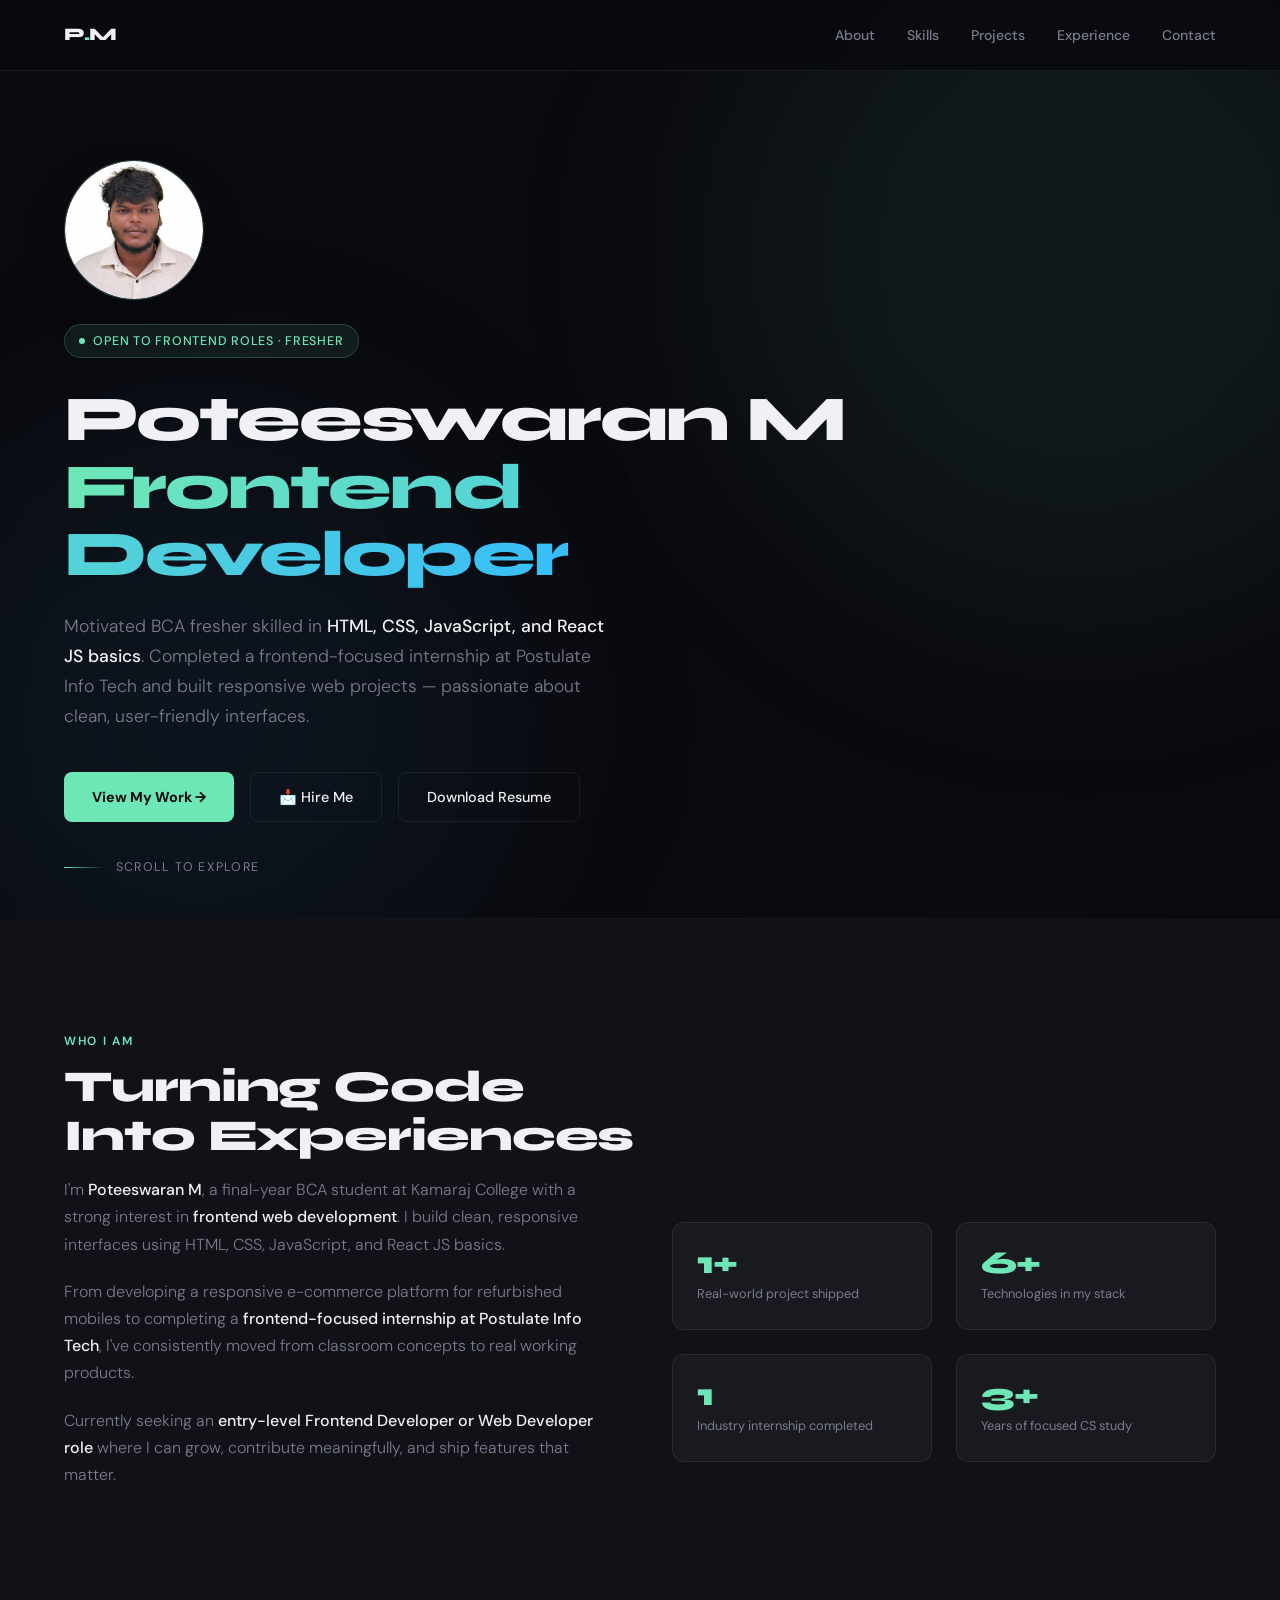
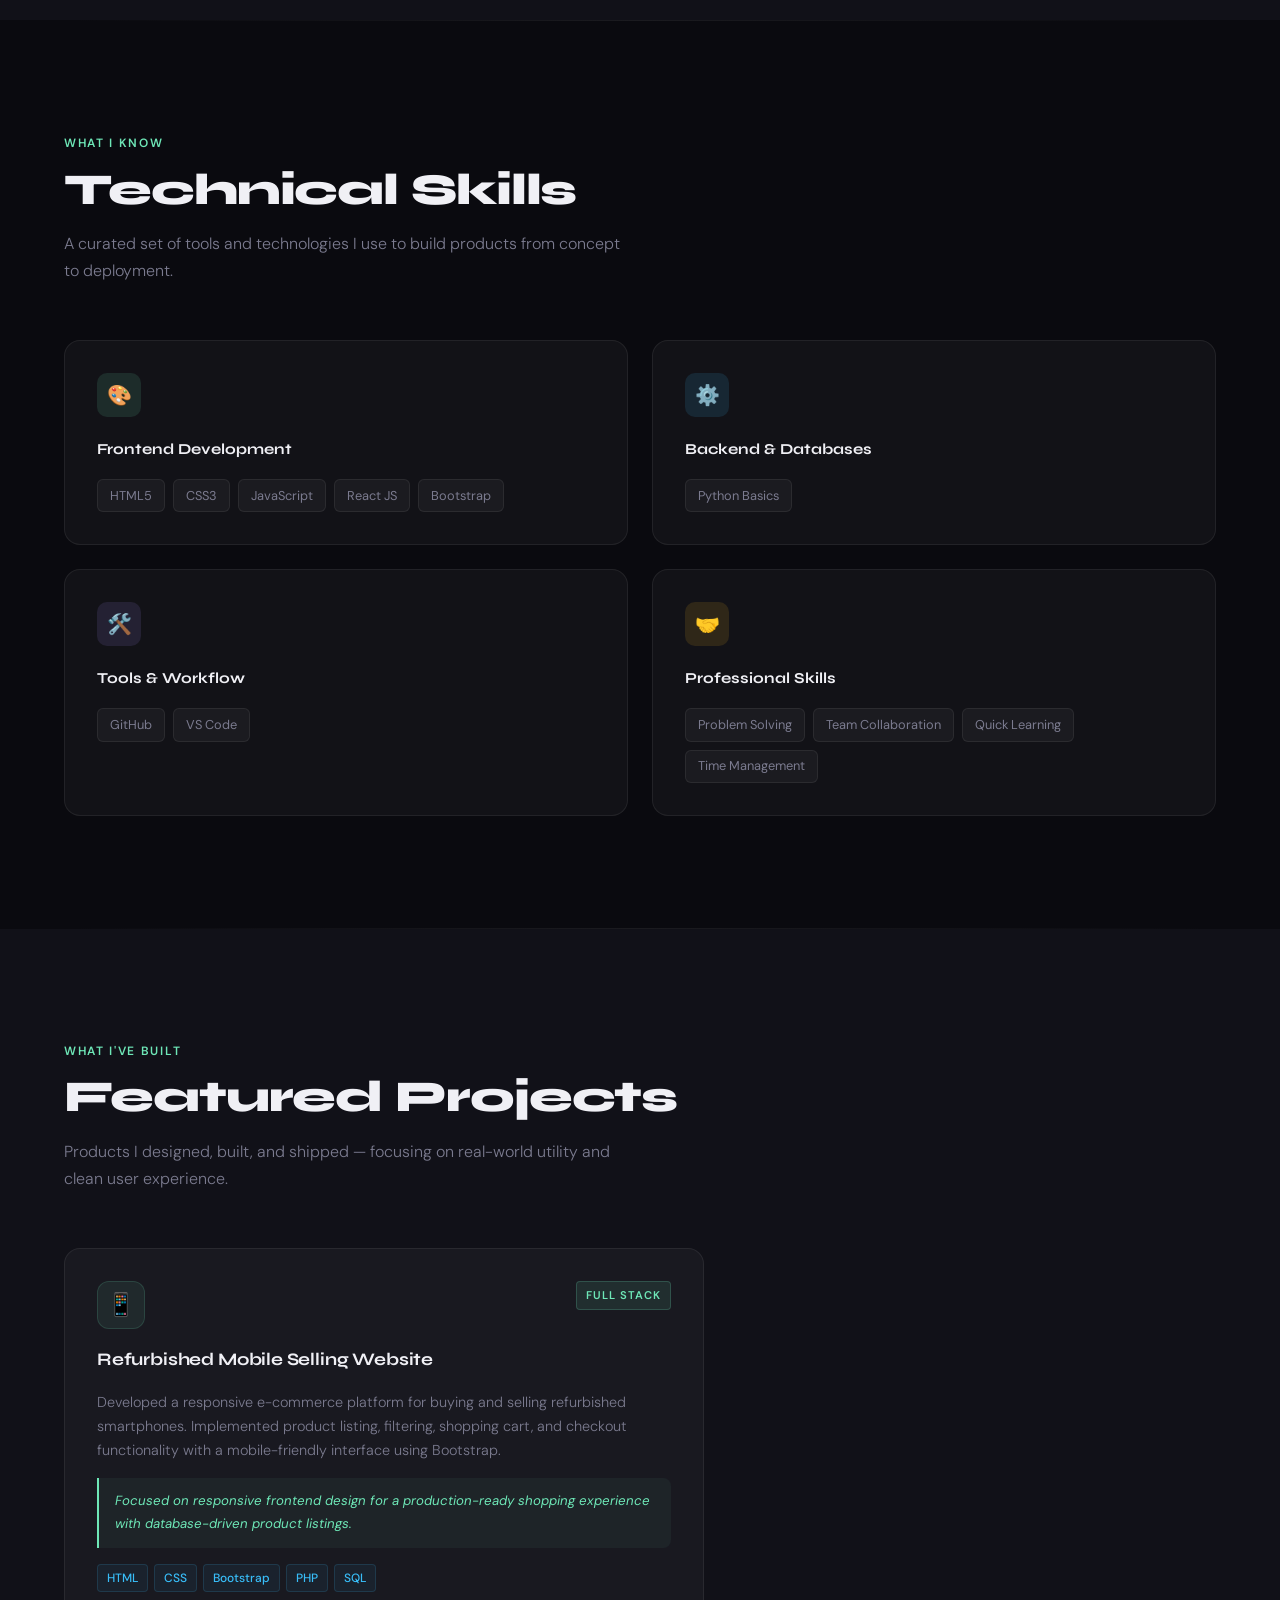
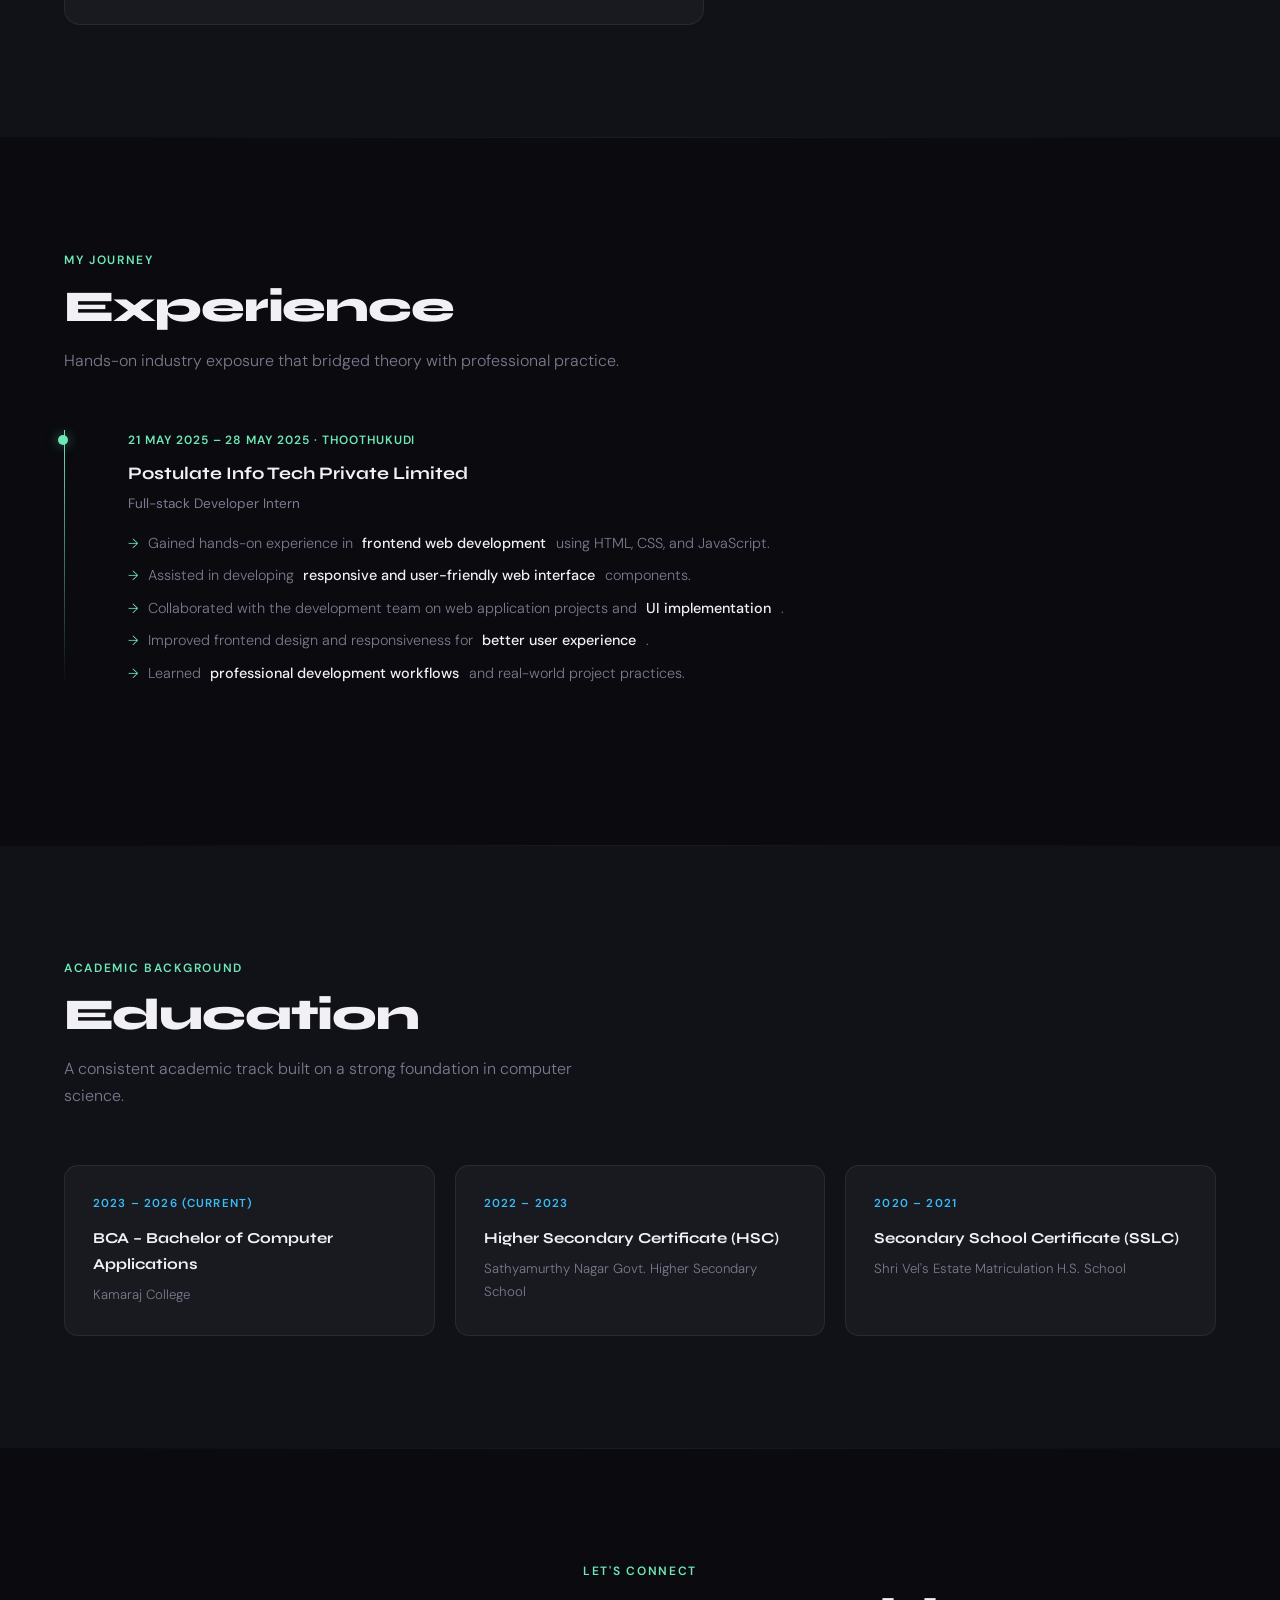
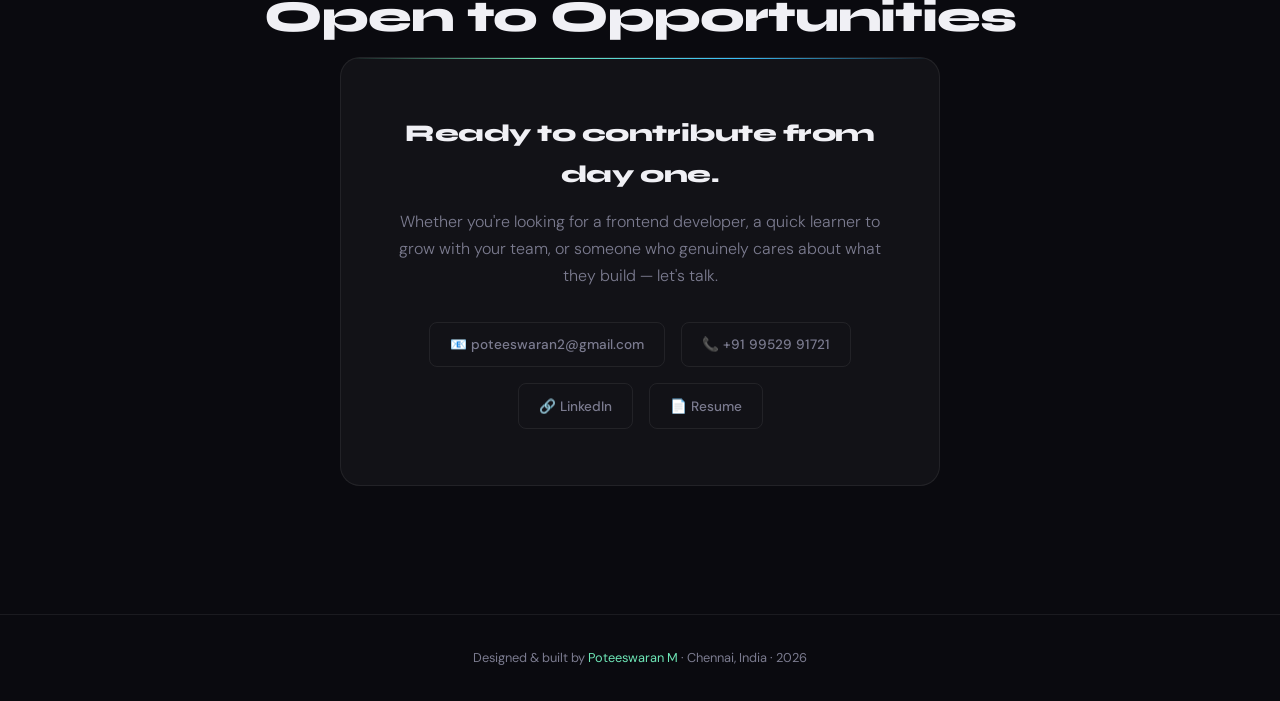
==== commit 2b633642: "Sync portfolio content with 2026 resume Co-authored-by: Cursor <cursoragent@cursor.com>" ====
--- a/index.html
+++ b/index.html
@@ -62,7 +62,7 @@
 .skill-tag{background:rgba(255,255,255,.04);border:1px solid var(--border);border-radius:6px;padding:.3rem .75rem;font-size:.8rem;color:var(--muted);transition:color .2s,border-color .2s}
 .skill-tag:hover{color:var(--text);border-color:rgba(255,255,255,.15)}
 #projects{background:var(--surface)}
-.projects-grid{display:grid;grid-template-columns:1fr 1fr;gap:1.5rem}
+.projects-grid{display:grid;grid-template-columns:1fr;gap:1.5rem;max-width:640px}
 .project-card{background:var(--card);border:1px solid var(--border);border-radius:16px;padding:2rem;display:flex;flex-direction:column;gap:1rem;transition:border-color .3s,transform .3s;position:relative;overflow:hidden}
 .project-card::before{content:'';position:absolute;top:0;left:0;right:0;height:2px;background:linear-gradient(90deg,var(--accent),var(--accent2));opacity:0;transition:opacity .3s}
 .project-card:hover{border-color:rgba(110,231,183,.2);transform:translateY(-4px)}
@@ -123,15 +123,16 @@
   <div class="blob blob1"></div><div class="blob blob2"></div>
   <div class="hero-inner">
     <div class="hero-avatar-wrapper">
-      <img src="c:\Users\Poteeswaran\Downloads\poteeswaran M.jpg" alt="Poteeswaran M" class="hero-avatar" onload="this.nextElementSibling.style.display='none'" onerror="this.style.display='none'" />
+      <img src="assets/avatar.png" alt="Poteeswaran M" class="hero-avatar" onload="this.nextElementSibling.style.display='none'" onerror="this.style.display='none'" />
       <div class="hero-avatar-fallback">PM</div>
     </div>
     <div class="hero-badge"><span class="badge-dot"></span>Open to Frontend Roles · Fresher</div>
     <h1 class="hero-title">Poteeswaran M<br><span class="line2">Frontend Developer</span></h1>
-    <p class="hero-sub">BCA final-year student who builds <strong>clean, responsive interfaces</strong> that put users first. Passionate about turning ideas into polished digital experiences using modern web technologies.</p>
+    <p class="hero-sub">Motivated BCA fresher skilled in <strong>HTML, CSS, JavaScript, and React JS basics</strong>. Completed a frontend-focused internship at Postulate Info Tech and built responsive web projects — passionate about clean, user-friendly interfaces.</p>
     <div class="hero-cta">
       <a href="#projects" class="btn-primary">View My Work →</a>
       <a href="mailto:poteeswaran2@gmail.com" class="btn-ghost">📩 Hire Me</a>
+      <a href="assets/resume.pdf" class="btn-ghost" download>Download Resume</a>
     </div>
   </div>
   <div class="hero-scroll"><div class="scroll-line"></div> Scroll to explore</div>
@@ -142,13 +143,13 @@
   <div class="reveal"><p class="section-label">Who I Am</p><h2 class="section-title">Turning Code<br>Into Experiences</h2></div>
   <div class="about-grid reveal">
     <div class="about-text">
-      <p>I'm <strong>Poteeswaran M</strong>, a final-year BCA student at Kamaraj College with a hands-on approach to building web products. I believe great software lives at the intersection of clean code and intuitive design.</p>
-      <p>From architecting a full-stack e-commerce platform to completing an industry internship, I've consistently <strong>moved from classroom concepts to real working products</strong>. I write structured, readable code and collaborate effectively in team environments.</p>
-      <p>Currently seeking an <strong>entry-level frontend or full-stack role</strong> where I can grow, contribute meaningfully, and ship features that matter.</p>
+      <p>I'm <strong>Poteeswaran M</strong>, a final-year BCA student at Kamaraj College with a strong interest in <strong>frontend web development</strong>. I build clean, responsive interfaces using HTML, CSS, JavaScript, and React JS basics.</p>
+      <p>From developing a responsive e-commerce platform for refurbished mobiles to completing a <strong>frontend-focused internship at Postulate Info Tech</strong>, I've consistently moved from classroom concepts to real working products.</p>
+      <p>Currently seeking an <strong>entry-level Frontend Developer or Web Developer role</strong> where I can grow, contribute meaningfully, and ship features that matter.</p>
     </div>
     <div class="about-stats">
       <div class="stat-card"><div class="stat-number">1+</div><div class="stat-label">Real-world project shipped</div></div>
-      <div class="stat-card"><div class="stat-number">5+</div><div class="stat-label">Technologies mastered</div></div>
+      <div class="stat-card"><div class="stat-number">6+</div><div class="stat-label">Technologies in my stack</div></div>
       <div class="stat-card"><div class="stat-number">1</div><div class="stat-label">Industry internship completed</div></div>
       <div class="stat-card"><div class="stat-number">3+</div><div class="stat-label">Years of focused CS study</div></div>
     </div>
@@ -159,10 +160,10 @@
 <section id="skills">
   <div class="reveal"><p class="section-label">What I Know</p><h2 class="section-title">Technical Skills</h2><p class="section-desc">A curated set of tools and technologies I use to build products from concept to deployment.</p></div>
   <div class="skills-grid reveal">
-    <div class="skill-group"><div class="skill-group-icon icon-fe">🎨</div><div class="skill-group-title">Frontend Development</div><div class="skill-tags"><span class="skill-tag">HTML5</span><span class="skill-tag">CSS3</span><span class="skill-tag">Bootstrap</span></div></div>
-    <div class="skill-group"><div class="skill-group-icon icon-be">⚙️</div><div class="skill-group-title">Backend &amp; Databases</div><div class="skill-tags"><span class="skill-tag">Python</span></div></div>
-    <div class="skill-group"><div class="skill-group-icon icon-tools">🛠️</div><div class="skill-group-title">Tools &amp; Workflow</div><div class="skill-tags"><span class="skill-tag">Git &amp; GitHub</span><span class="skill-tag">VS Code</span></div></div>
-    <div class="skill-group"><div class="skill-group-icon icon-soft">🤝</div><div class="skill-group-title">Professional Skills</div><div class="skill-tags"><span class="skill-tag">Quick Learner</span><span class="skill-tag">Team Collaboration</span><span class="skill-tag">Problem Solving</span><span class="skill-tag">Time Management</span><span class="skill-tag">Agile Mindset</span><span class="skill-tag">Attention to Detail</span></div></div>
+    <div class="skill-group"><div class="skill-group-icon icon-fe">🎨</div><div class="skill-group-title">Frontend Development</div><div class="skill-tags"><span class="skill-tag">HTML5</span><span class="skill-tag">CSS3</span><span class="skill-tag">JavaScript</span><span class="skill-tag">React JS</span><span class="skill-tag">Bootstrap</span></div></div>
+    <div class="skill-group"><div class="skill-group-icon icon-be">⚙️</div><div class="skill-group-title">Backend &amp; Databases</div><div class="skill-tags"><span class="skill-tag">Python Basics</span></div></div>
+    <div class="skill-group"><div class="skill-group-icon icon-tools">🛠️</div><div class="skill-group-title">Tools &amp; Workflow</div><div class="skill-tags"><span class="skill-tag">GitHub</span><span class="skill-tag">VS Code</span></div></div>
+    <div class="skill-group"><div class="skill-group-icon icon-soft">🤝</div><div class="skill-group-title">Professional Skills</div><div class="skill-tags"><span class="skill-tag">Problem Solving</span><span class="skill-tag">Team Collaboration</span><span class="skill-tag">Quick Learning</span><span class="skill-tag">Time Management</span></div></div>
   </div>
 </section>
 <div class="divider"></div>
@@ -172,17 +173,10 @@
   <div class="projects-grid reveal">
     <div class="project-card">
       <div class="project-header"><div class="project-icon">📱</div><div class="project-badge">Full Stack</div></div>
-      <div class="project-title">Refurbished Mobile Marketplace</div>
-      <p class="project-desc">Engineered an end-to-end responsive e-commerce platform for buying and selling refurbished smartphones. Implemented a complete shopping workflow — from product listing and dynamic filtering to cart management and a streamlined checkout system.</p>
-      <div class="project-impact">Built a fully functional multi-page e-commerce system, delivering a production-ready shopping experience with database-driven product listings.</div>
-      <div class="project-tech"><span class="tech-tag">HTML5</span><span class="tech-tag">CSS3</span><span class="tech-tag">Bootstrap</span><span class="tech-tag">PHP</span><span class="tech-tag">MySQL</span></div>
-    </div>
-    <div class="project-card">
-      <div class="project-header"><div class="project-icon">📊</div><div class="project-badge">Internship</div></div>
-      <div class="project-title">HR Reporting Dashboard</div>
-      <p class="project-desc">Designed and developed a reporting system during my industry internship to track and visualise employee performance metrics. Applied both frontend and backend skills to deliver a functional tool used in a live professional setting.</p>
-      <div class="project-impact">Delivered a working HR reporting tool within a 1-week sprint, applying full-stack skills in a real professional environment.</div>
-      <div class="project-tech"><span class="tech-tag">HTML</span><span class="tech-tag">CSS</span><span class="tech-tag">PHP</span><span class="tech-tag">SQL</span></div>
+      <div class="project-title">Refurbished Mobile Selling Website</div>
+      <p class="project-desc">Developed a responsive e-commerce platform for buying and selling refurbished smartphones. Implemented product listing, filtering, shopping cart, and checkout functionality with a mobile-friendly interface using Bootstrap.</p>
+      <div class="project-impact">Focused on responsive frontend design for a production-ready shopping experience with database-driven product listings.</div>
+      <div class="project-tech"><span class="tech-tag">HTML</span><span class="tech-tag">CSS</span><span class="tech-tag">Bootstrap</span><span class="tech-tag">PHP</span><span class="tech-tag">SQL</span></div>
     </div>
   </div>
 </section>
@@ -193,14 +187,15 @@
   <div class="timeline reveal">
     <div class="timeline-item">
       <div class="timeline-dot"></div>
-      <div class="timeline-date">May 2025 · 1 Week · thoothukudi</div>
-      <div class="timeline-company">Postulate Info Tech Pvt. Ltd.</div>
-      <div class="timeline-role">Full Stack Developer Intern</div>
+      <div class="timeline-date">21 May 2025 – 28 May 2025 · Thoothukudi</div>
+      <div class="timeline-company">Postulate Info Tech Private Limited</div>
+      <div class="timeline-role">Full-stack Developer Intern</div>
       <ul class="timeline-points">
-        <li>Completed an <strong>end-to-end full-stack internship</strong>, gaining practical experience across the entire development lifecycle from UI to database.</li>
-        <li>Built a <strong>functional HR reporting system</strong> to track employee work records, delivering a working product within a 1-week sprint.</li>
-        <li>Collaborated within a professional team environment, learning how <strong>real-time projects are planned, executed, and reviewed</strong> in an industry setting.</li>
-        <li>Applied both <strong>frontend design and backend logic</strong> concurrently, reinforcing full-stack development fundamentals under real-world conditions.</li>
+        <li>Gained hands-on experience in <strong>frontend web development</strong> using HTML, CSS, and JavaScript.</li>
+        <li>Assisted in developing <strong>responsive and user-friendly web interface</strong> components.</li>
+        <li>Collaborated with the development team on web application projects and <strong>UI implementation</strong>.</li>
+        <li>Improved frontend design and responsiveness for <strong>better user experience</strong>.</li>
+        <li>Learned <strong>professional development workflows</strong> and real-world project practices.</li>
       </ul>
     </div>
   </div>
@@ -225,13 +220,13 @@
     <div class="contact-links">
       <a href="mailto:poteeswaran2@gmail.com" class="contact-link">📧 poteeswaran2@gmail.com</a>
       <a href="tel:+919952991721" class="contact-link">📞 +91 99529 91721</a>
-      <a href="https://www.linkedin.com/in/poteeswaran" target="_blank" class="contact-link">🔗 LinkedIn</a>
-      <a href="https://poteeswaran02.github.io/portfolio/" target="_blank" class="contact-link">🌐 Portfolio</a>
-    </div>
-  </div>
-</section>
-
-<footer>Designed &amp; built by <span>Poteeswaran M</span> · Chennai, India · 2025</footer>
+      <a href="https://www.linkedin.com/in/poteeswaran" target="_blank" rel="noopener noreferrer" class="contact-link">🔗 LinkedIn</a>
+      <a href="assets/resume.pdf" class="contact-link" download>📄 Resume</a>
+    </div>
+  </div>
+</section>
+
+<footer>Designed &amp; built by <span>Poteeswaran M</span> · Chennai, India · 2026</footer>
 <script>
 const reveals=document.querySelectorAll('.reveal');
 const observer=new IntersectionObserver((entries)=>{entries.forEach(e=>{if(e.isIntersecting)e.target.classList.add('visible')})},{threshold:.1,rootMargin:'0px 0px -60px 0px'});
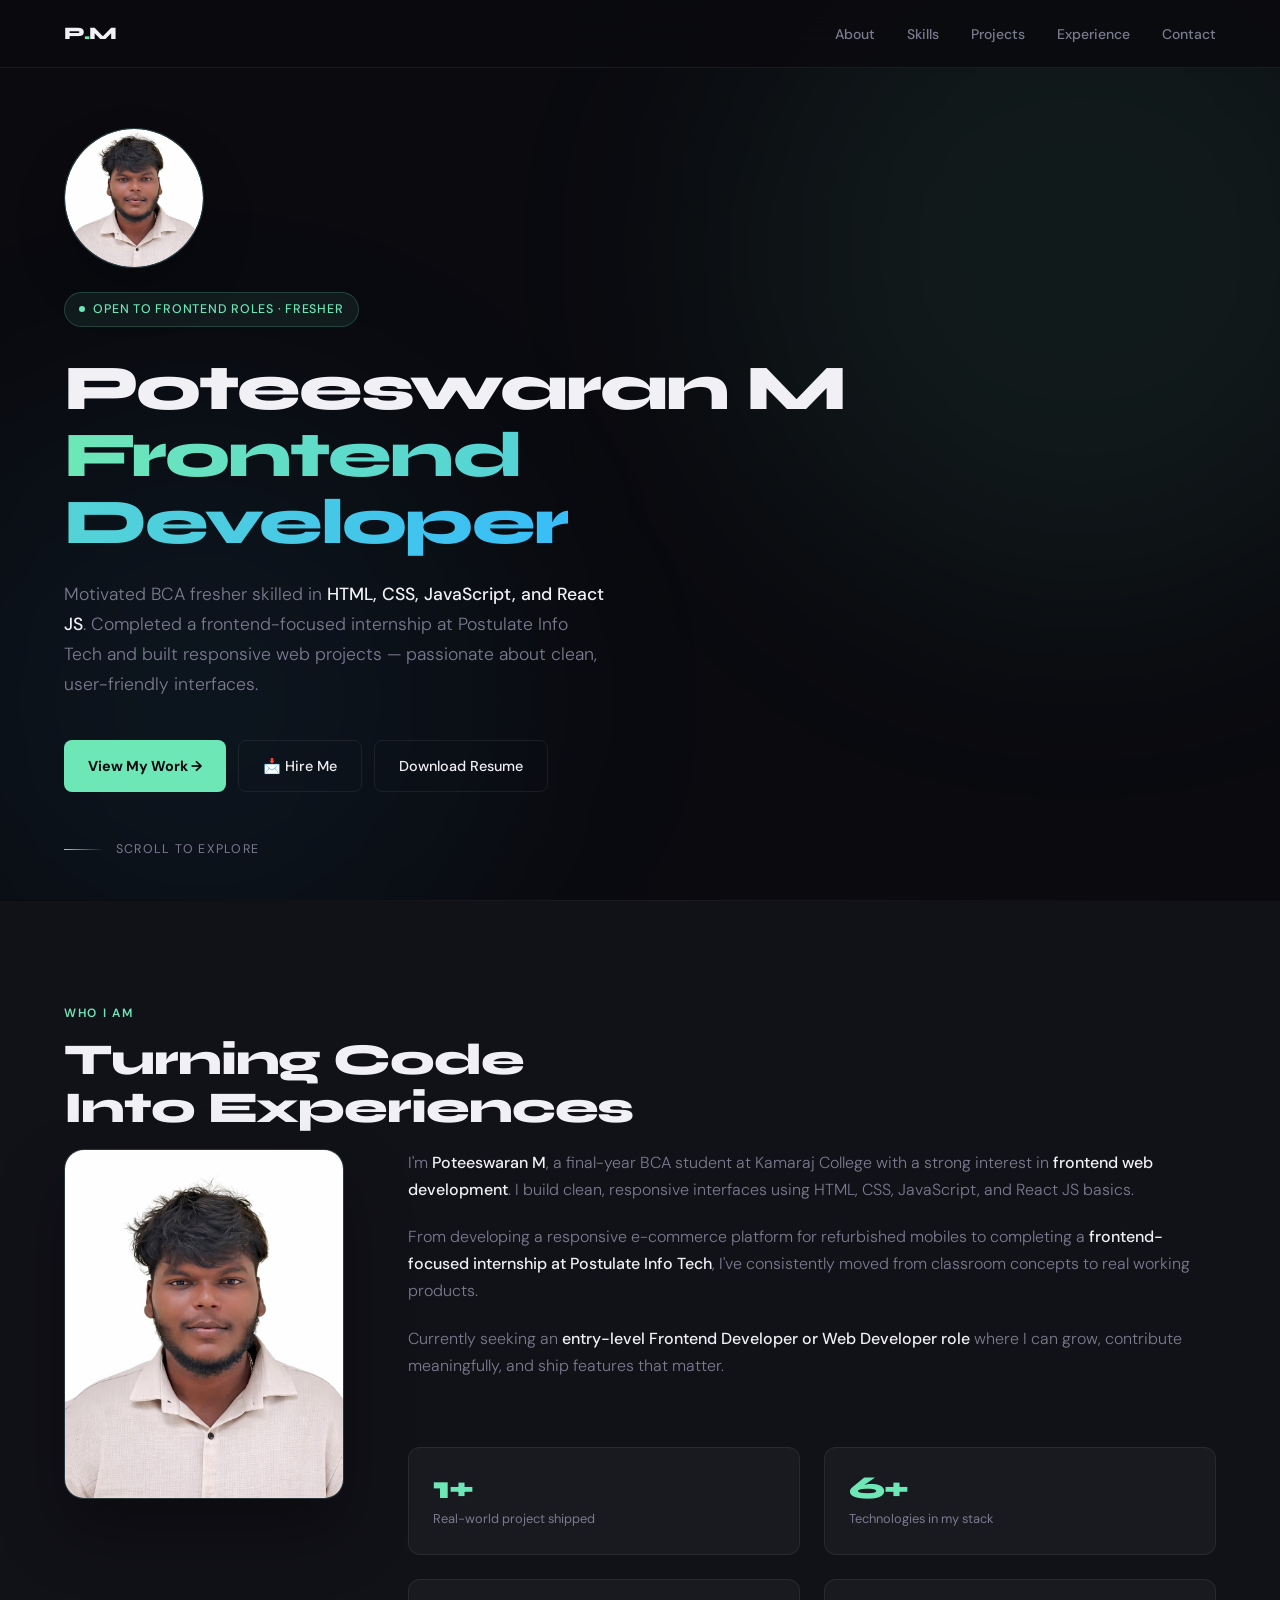
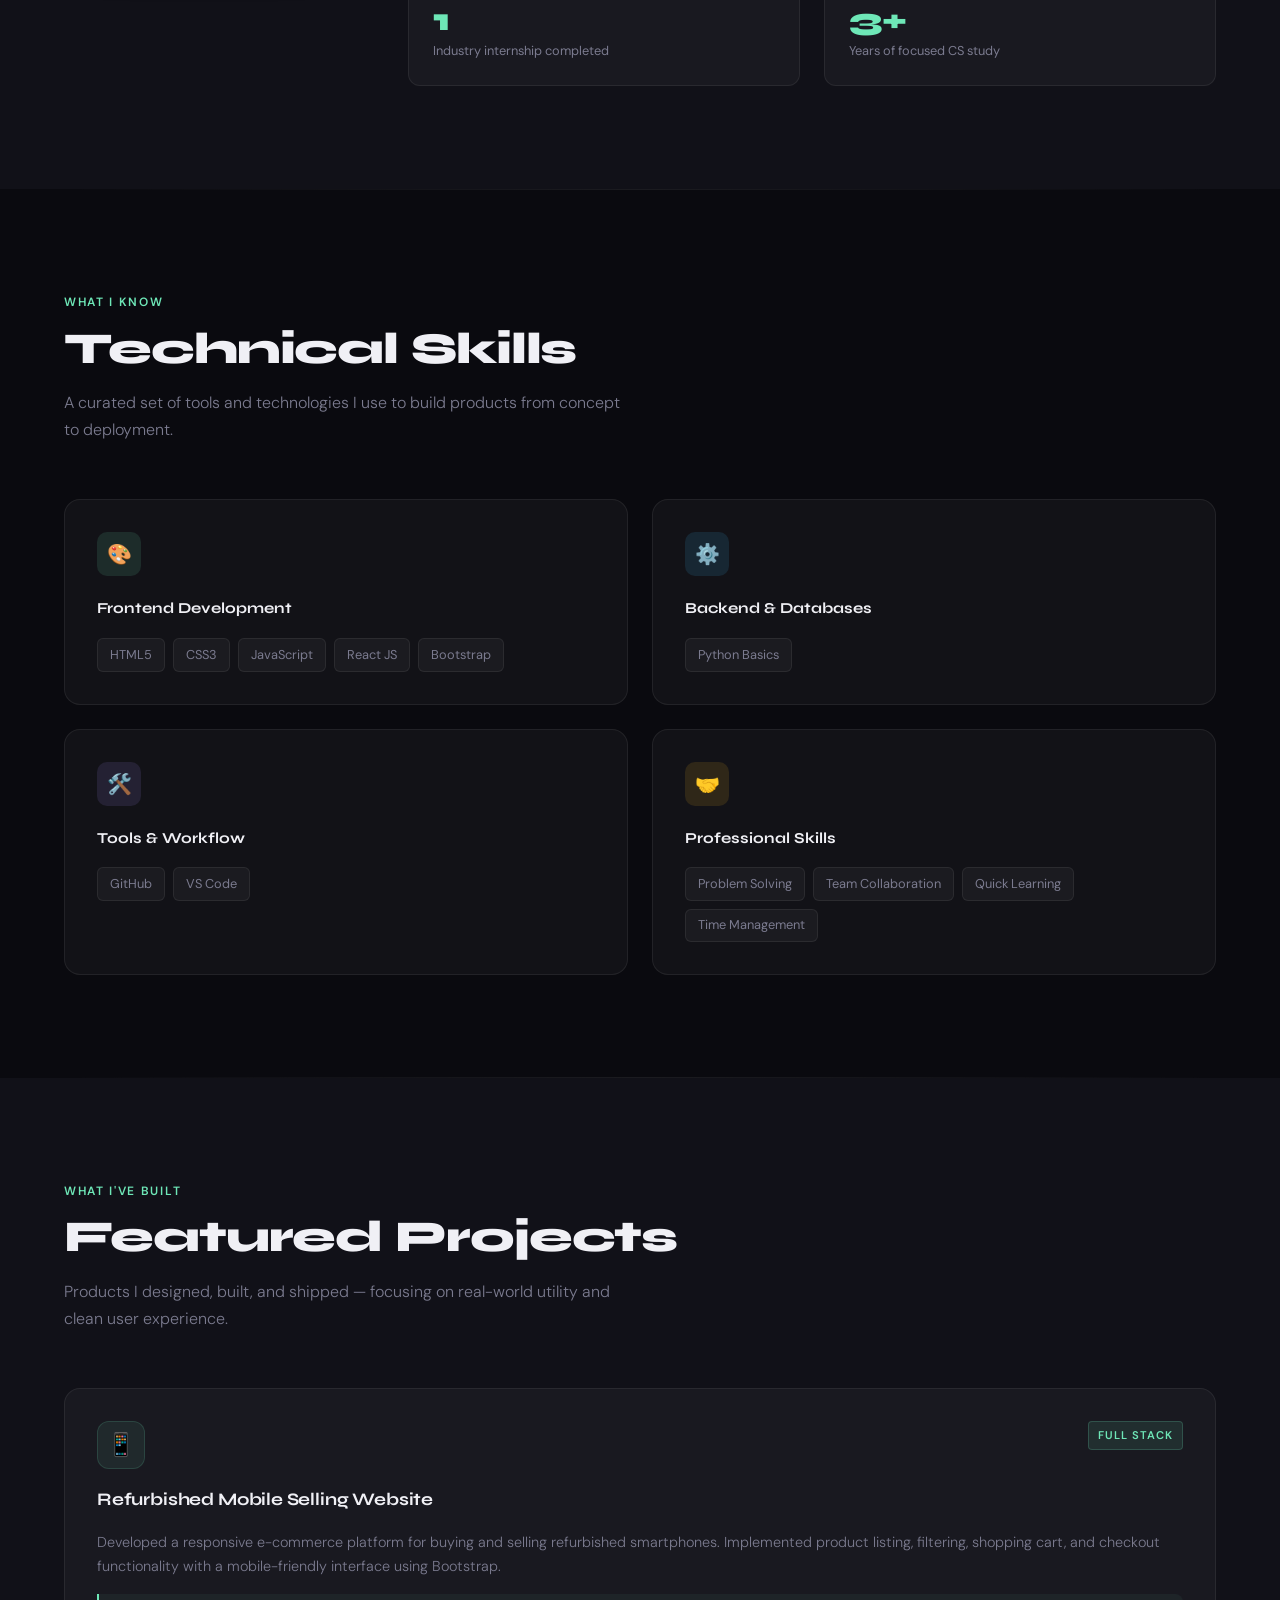
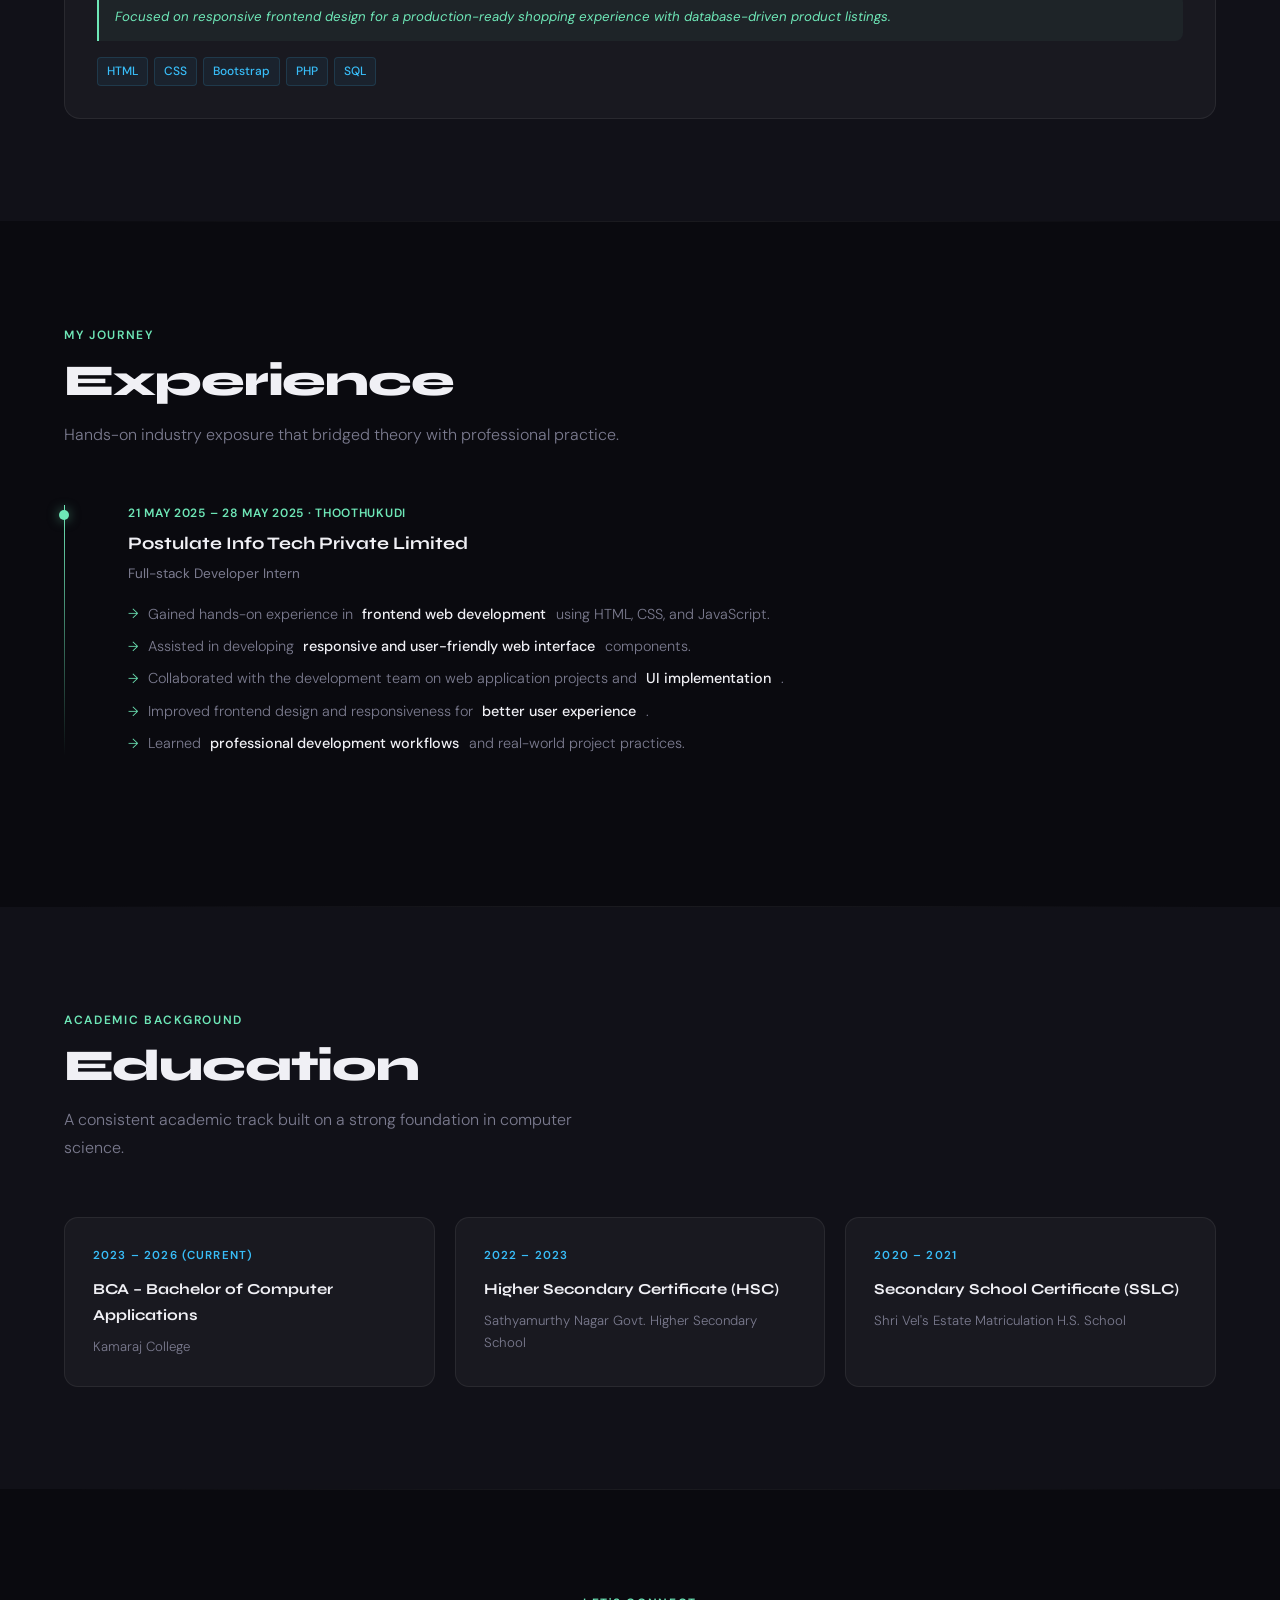
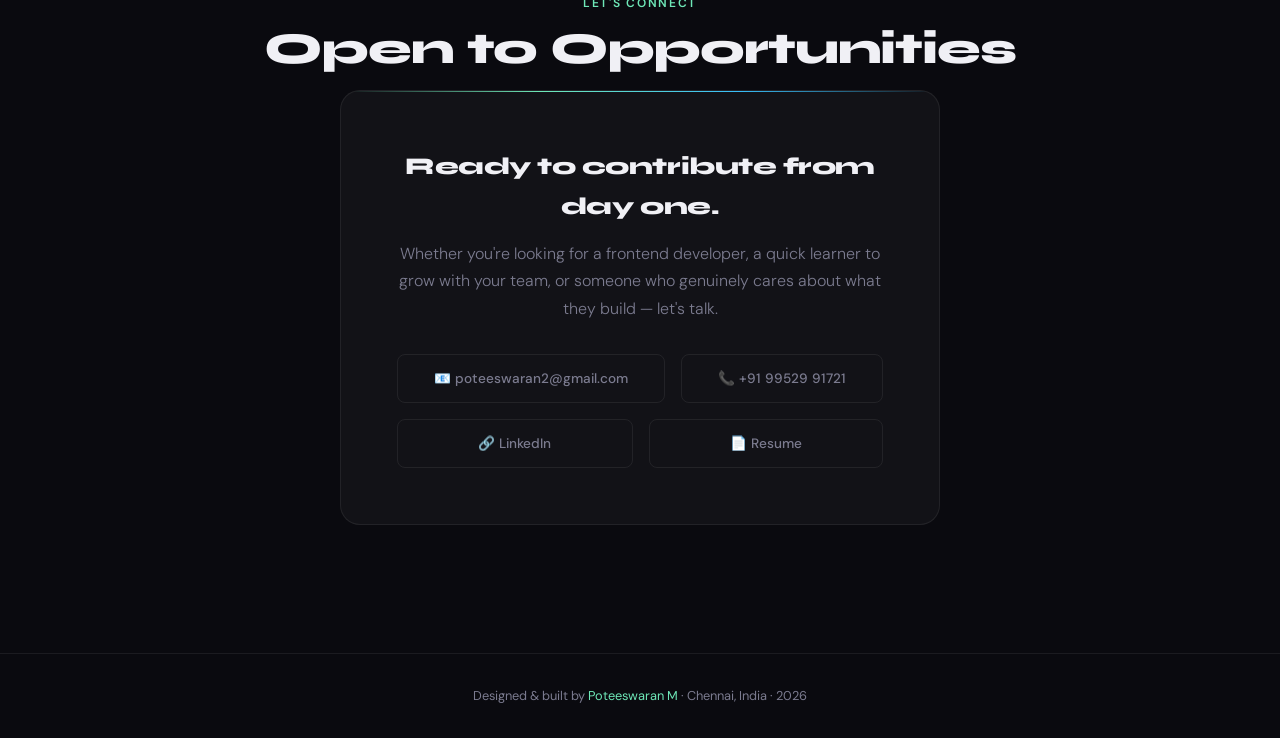
==== commit e6e027c7: "Make portfolio fully responsive across phone, tablet, laptop, and desktop Co-authored-by: Cursor <cu" ====
--- a/index.html
+++ b/index.html
@@ -1,26 +1,34 @@
 <!DOCTYPE html>
 <html lang="en">
 <head>
-<meta charset="UTF-8" /><meta name="viewport" content="width=device-width, initial-scale=1.0" />
+<meta charset="UTF-8" />
+<meta name="viewport" content="width=device-width, initial-scale=1.0, viewport-fit=cover" />
 <title>Poteeswaran M — Frontend Developer</title>
 <link href="https://fonts.googleapis.com/css2?family=Syne:wght@400;600;700;800&family=DM+Sans:ital,opsz,wght@0,9..40,300;0,9..40,400;0,9..40,500;1,9..40,300&display=swap" rel="stylesheet" />
 <style>
-:root{--bg:#0a0a0f;--surface:#111118;--border:rgba(255,255,255,0.07);--accent:#6ee7b7;--accent2:#38bdf8;--text:#f0f0f5;--muted:#7b7b8f;--card:rgba(255,255,255,0.035)}
+:root{--bg:#0a0a0f;--surface:#111118;--border:rgba(255,255,255,0.07);--accent:#6ee7b7;--accent2:#38bdf8;--text:#f0f0f5;--muted:#7b7b8f;--card:rgba(255,255,255,0.035);--pad-x:clamp(1.25rem,5vw,4rem);--section-y:clamp(4rem,8vw,7rem);--container:72rem;--nav-h:4.25rem}
 *,*::before,*::after{box-sizing:border-box;margin:0;padding:0}
 html{scroll-behavior:smooth}
-body{background:var(--bg);color:var(--text);font-family:'DM Sans',sans-serif;font-size:16px;line-height:1.7;overflow-x:hidden}
-nav{position:fixed;top:0;left:0;right:0;z-index:100;display:flex;justify-content:space-between;align-items:center;padding:1.25rem 5vw;background:rgba(10,10,15,0.85);backdrop-filter:blur(18px);border-bottom:1px solid var(--border)}
-.nav-logo{font-family:'Syne',sans-serif;font-weight:800;font-size:1.1rem;letter-spacing:-.02em;color:var(--text);text-decoration:none}
+body{background:var(--bg);color:var(--text);font-family:'DM Sans',sans-serif;font-size:clamp(.9375rem,2vw,1rem);line-height:1.7;overflow-x:hidden;-webkit-text-size-adjust:100%}
+img,video{max-width:100%;height:auto}
+.container{width:min(100%,var(--container));margin-inline:auto}
+nav{position:fixed;top:0;left:0;right:0;z-index:100;display:flex;justify-content:space-between;align-items:center;gap:1rem;padding:.85rem var(--pad-x);min-height:var(--nav-h);background:rgba(10,10,15,0.9);backdrop-filter:blur(18px);border-bottom:1px solid var(--border);padding-top:max(.85rem,env(safe-area-inset-top))}
+.nav-logo{font-family:'Syne',sans-serif;font-weight:800;font-size:clamp(1rem,2.5vw,1.1rem);letter-spacing:-.02em;color:var(--text);text-decoration:none;flex-shrink:0}
 .nav-logo span{color:var(--accent)}
-.nav-links{display:flex;gap:2rem;list-style:none}
-.nav-links a{color:var(--muted);text-decoration:none;font-size:.875rem;font-weight:500;transition:color .2s}
+.nav-toggle{display:none;flex-direction:column;justify-content:center;gap:5px;width:44px;height:44px;padding:10px;border:1px solid var(--border);border-radius:8px;background:transparent;cursor:pointer;flex-shrink:0}
+.nav-toggle span{display:block;height:2px;width:100%;background:var(--text);border-radius:2px;transition:transform .25s,opacity .25s}
+.nav-toggle[aria-expanded="true"] span:nth-child(1){transform:translateY(7px) rotate(45deg)}
+.nav-toggle[aria-expanded="true"] span:nth-child(2){opacity:0}
+.nav-toggle[aria-expanded="true"] span:nth-child(3){transform:translateY(-7px) rotate(-45deg)}
+.nav-links{display:flex;gap:clamp(1rem,3vw,2rem);list-style:none;align-items:center}
+.nav-links a{color:var(--muted);text-decoration:none;font-size:clamp(.8rem,1.8vw,.875rem);font-weight:500;transition:color .2s;padding:.35rem 0}
 .nav-links a:hover{color:var(--accent)}
-#hero{min-height:100vh;display:flex;align-items:center;padding:10rem 5vw 6rem;position:relative;overflow:hidden}
+#hero{min-height:100dvh;display:flex;align-items:center;padding:calc(var(--nav-h) + 3rem) var(--pad-x) clamp(5rem,12vw,6rem);position:relative;overflow:hidden}
 .blob{position:absolute;border-radius:50%;filter:blur(120px);pointer-events:none}
 .blob1{width:700px;height:700px;background:rgba(110,231,183,.07);top:-100px;right:-150px}
 .blob2{width:600px;height:600px;background:rgba(56,189,248,.06);bottom:-100px;left:-100px}
-.hero-inner{position:relative;z-index:1;max-width:860px}
-.hero-avatar-wrapper{position:relative;width:140px;height:140px;margin-bottom:1.5rem;border-radius:50%;overflow:hidden;background:linear-gradient(135deg,rgba(110,231,183,.18),rgba(56,189,248,.18));box-shadow:0 24px 50px rgba(0,0,0,.22);border:1px solid rgba(255,255,255,.08)}
+.hero-inner{position:relative;z-index:1;max-width:860px;width:100%}
+.hero-avatar-wrapper{position:relative;width:clamp(100px,22vw,140px);height:clamp(100px,22vw,140px);margin-bottom:1.5rem;border-radius:50%;overflow:hidden;background:linear-gradient(135deg,rgba(110,231,183,.18),rgba(56,189,248,.18));box-shadow:0 24px 50px rgba(0,0,0,.22);border:1px solid rgba(255,255,255,.08);flex-shrink:0}
 .hero-avatar{width:100%;height:100%;border-radius:50%;object-fit:cover;display:block}
 .hero-avatar-fallback{position:absolute;inset:0;display:flex;align-items:center;justify-content:center;border-radius:50%;background:rgba(10,10,15,.55);color:var(--text);font-size:1.2rem;font-weight:700;letter-spacing:.12em;transition:opacity .2s;border:1px solid rgba(255,255,255,.1)}
 .hero-badge{display:inline-flex;align-items:center;gap:.5rem;background:rgba(110,231,183,.08);border:1px solid rgba(110,231,183,.2);border-radius:100px;padding:.35rem .9rem;font-size:.78rem;font-weight:500;color:var(--accent);letter-spacing:.06em;text-transform:uppercase;margin-bottom:1.75rem;animation:fadeUp .6s ease both}
@@ -28,45 +36,53 @@
 @keyframes pulse{0%,100%{opacity:1;transform:scale(1)}50%{opacity:.4;transform:scale(.8)}}
 .hero-title{font-family:'Syne',sans-serif;font-weight:800;font-size:clamp(2.2rem,5vw,4rem);line-height:1.05;letter-spacing:-.03em;margin-bottom:1.5rem;animation:fadeUp .6s .1s ease both}
 .hero-title .line2{background:linear-gradient(90deg,var(--accent),var(--accent2));-webkit-background-clip:text;-webkit-text-fill-color:transparent;background-clip:text}
-.hero-sub{font-size:1.1rem;color:var(--muted);max-width:540px;margin-bottom:2.5rem;font-weight:300;animation:fadeUp .6s .2s ease both}
+.hero-sub{font-size:clamp(1rem,2.5vw,1.1rem);color:var(--muted);max-width:540px;margin-bottom:2.5rem;font-weight:300;animation:fadeUp .6s .2s ease both}
 .hero-sub strong{color:var(--text);font-weight:500}
-.hero-cta{display:flex;gap:1rem;flex-wrap:wrap;animation:fadeUp .6s .3s ease both}
-.btn-primary{display:inline-flex;align-items:center;gap:.5rem;background:var(--accent);color:#0a0a0f;padding:.75rem 1.75rem;border-radius:8px;font-weight:700;font-size:.9rem;text-decoration:none;transition:transform .2s,box-shadow .2s}
+.hero-cta{display:flex;gap:.75rem;flex-wrap:wrap;animation:fadeUp .6s .3s ease both}
+.btn-primary{display:inline-flex;align-items:center;justify-content:center;gap:.5rem;background:var(--accent);color:#0a0a0f;padding:.8rem 1.5rem;min-height:44px;border-radius:8px;font-weight:700;font-size:clamp(.85rem,2vw,.9rem);text-decoration:none;transition:transform .2s,box-shadow .2s}
 .btn-primary:hover{transform:translateY(-2px);box-shadow:0 12px 32px rgba(110,231,183,.25)}
-.btn-ghost{display:inline-flex;align-items:center;gap:.5rem;background:transparent;color:var(--text);padding:.75rem 1.75rem;border-radius:8px;font-weight:500;font-size:.9rem;text-decoration:none;border:1px solid var(--border);transition:border-color .2s,color .2s}
+.btn-ghost{display:inline-flex;align-items:center;justify-content:center;gap:.5rem;background:transparent;color:var(--text);padding:.8rem 1.5rem;min-height:44px;border-radius:8px;font-weight:500;font-size:clamp(.85rem,2vw,.9rem);text-decoration:none;border:1px solid var(--border);transition:border-color .2s,color .2s}
 .btn-ghost:hover{border-color:rgba(255,255,255,.2);color:var(--accent)}
-.hero-scroll{position:absolute;bottom:2.5rem;left:5vw;display:flex;align-items:center;gap:.75rem;color:var(--muted);font-size:.78rem;letter-spacing:.1em;text-transform:uppercase;animation:fadeUp .6s .5s ease both}
+.hero-scroll{position:absolute;bottom:clamp(1.5rem,4vw,2.5rem);left:var(--pad-x);display:flex;align-items:center;gap:.75rem;color:var(--muted);font-size:.78rem;letter-spacing:.1em;text-transform:uppercase;animation:fadeUp .6s .5s ease both}
+@media(max-width:640px){.hero-scroll{display:none}}
 .scroll-line{width:40px;height:1px;background:linear-gradient(90deg,var(--accent),transparent)}
 @keyframes fadeUp{from{opacity:0;transform:translateY(24px)}to{opacity:1;transform:translateY(0)}}
-section{padding:7rem 5vw;position:relative;z-index:1}
+section{padding:var(--section-y) var(--pad-x);position:relative;z-index:1}
+.section-inner{width:min(100%,var(--container));margin-inline:auto}
 .section-label{font-size:.75rem;font-weight:600;letter-spacing:.14em;text-transform:uppercase;color:var(--accent);margin-bottom:.75rem}
-.section-title{font-family:'Syne',sans-serif;font-weight:800;font-size:clamp(1.8rem,3.5vw,2.75rem);letter-spacing:-.025em;line-height:1.1;margin-bottom:1rem}
-.section-desc{color:var(--muted);max-width:560px;font-size:1rem;font-weight:300;margin-bottom:3.5rem}
-.divider{height:1px;background:linear-gradient(90deg,transparent,var(--border),transparent);margin:0 5vw}
+.section-title{font-family:'Syne',sans-serif;font-weight:800;font-size:clamp(1.65rem,4.5vw,2.75rem);letter-spacing:-.025em;line-height:1.1;margin-bottom:1rem}
+.section-desc{color:var(--muted);max-width:560px;font-size:clamp(.95rem,2vw,1rem);font-weight:300;margin-bottom:clamp(2rem,5vw,3.5rem)}
+.divider{height:1px;background:linear-gradient(90deg,transparent,var(--border),transparent);margin:0 var(--pad-x)}
 #about{background:var(--surface)}
-.about-grid{display:grid;grid-template-columns:1fr 1fr;gap:4rem;align-items:center}
+.about-grid{display:grid;grid-template-columns:minmax(200px,280px) 1fr;grid-template-rows:auto auto;gap:clamp(2rem,4vw,3rem) clamp(2rem,5vw,4rem);align-items:start;width:min(100%,var(--container));margin-inline:auto}
+.about-image-section{grid-row:1/span 2;justify-self:center}
+.about-text{grid-column:2}
+.about-stats{grid-column:2}
 .about-text p{color:var(--muted);margin-bottom:1.25rem;font-weight:300}
 .about-text p strong{color:var(--text);font-weight:500}
+.about-image-section{display:flex;justify-content:center;align-items:center}
+.about-photo{position:relative;width:min(100%,280px);aspect-ratio:4/5;border-radius:20px;overflow:hidden;border:1px solid var(--border);box-shadow:0 32px 64px rgba(0,0,0,.35);background:linear-gradient(135deg,rgba(110,231,183,.12),rgba(56,189,248,.12))}
+.about-photo img{width:100%;height:100%;object-fit:cover;display:block}
+.about-photo::after{content:'';position:absolute;inset:0;border-radius:20px;box-shadow:inset 0 0 0 1px rgba(255,255,255,.06);pointer-events:none}
 .about-stats{display:grid;grid-template-columns:1fr 1fr;gap:1.5rem}
 .stat-card{background:var(--card);border:1px solid var(--border);border-radius:12px;padding:1.5rem;transition:border-color .3s}
 .stat-card:hover{border-color:rgba(110,231,183,.25)}
-.stat-number{font-family:'Syne',sans-serif;font-size:2rem;font-weight:800;color:var(--accent);letter-spacing:-.03em;line-height:1;margin-bottom:.25rem}
+.stat-number{font-family:'Syne',sans-serif;font-size:clamp(1.5rem,4vw,2rem);font-weight:800;color:var(--accent);letter-spacing:-.03em;line-height:1;margin-bottom:.25rem}
 .stat-label{font-size:.8rem;color:var(--muted)}
-.skills-grid{display:grid;grid-template-columns:repeat(2,1fr);gap:1.5rem}
-.skill-group{background:var(--card);border:1px solid var(--border);border-radius:16px;padding:2rem;transition:border-color .3s,transform .3s}
-.skill-group:hover{border-color:rgba(110,231,183,.2);transform:translateY(-4px)}
-.skill-group-icon{width:44px;height:44px;border-radius:10px;display:flex;align-items:center;justify-content:center;font-size:1.25rem;margin-bottom:1.25rem}
+.skills-grid{display:grid;grid-template-columns:repeat(2,1fr);gap:clamp(1rem,3vw,1.5rem);width:min(100%,var(--container));margin-inline:auto}
+.skill-group{background:var(--card);border:1px solid var(--border);border-radius:16px;padding:clamp(1.25rem,3vw,2rem);transition:border-color .3s,transform .3s}
+@media(hover:hover){.skill-group:hover{border-color:rgba(110,231,183,.2);transform:translateY(-4px)}}
+.skill-group-icon{width:44px;height:44px;border-radius:10px;display:flex;align-items:center;justify-content:center;font-size:1.25rem;margin-bottom:1.25rem;flex-shrink:0}
 .icon-fe{background:rgba(110,231,183,.12)}.icon-be{background:rgba(56,189,248,.12)}.icon-tools{background:rgba(167,139,250,.12)}.icon-soft{background:rgba(251,191,36,.12)}
 .skill-group-title{font-family:'Syne',sans-serif;font-weight:700;font-size:.95rem;margin-bottom:1rem}
 .skill-tags{display:flex;flex-wrap:wrap;gap:.5rem}
 .skill-tag{background:rgba(255,255,255,.04);border:1px solid var(--border);border-radius:6px;padding:.3rem .75rem;font-size:.8rem;color:var(--muted);transition:color .2s,border-color .2s}
 .skill-tag:hover{color:var(--text);border-color:rgba(255,255,255,.15)}
 #projects{background:var(--surface)}
-.projects-grid{display:grid;grid-template-columns:1fr;gap:1.5rem;max-width:640px}
-.project-card{background:var(--card);border:1px solid var(--border);border-radius:16px;padding:2rem;display:flex;flex-direction:column;gap:1rem;transition:border-color .3s,transform .3s;position:relative;overflow:hidden}
+.projects-grid{display:grid;grid-template-columns:repeat(auto-fit,minmax(min(100%,300px),1fr));gap:1.5rem;width:min(100%,var(--container));margin-inline:auto}
+.project-card{background:var(--card);border:1px solid var(--border);border-radius:16px;padding:clamp(1.25rem,3vw,2rem);display:flex;flex-direction:column;gap:1rem;transition:border-color .3s,transform .3s;position:relative;overflow:hidden}
 .project-card::before{content:'';position:absolute;top:0;left:0;right:0;height:2px;background:linear-gradient(90deg,var(--accent),var(--accent2));opacity:0;transition:opacity .3s}
-.project-card:hover{border-color:rgba(110,231,183,.2);transform:translateY(-4px)}
-.project-card:hover::before{opacity:1}
+@media(hover:hover){.project-card:hover{border-color:rgba(110,231,183,.2);transform:translateY(-4px)}.project-card:hover::before{opacity:1}}
 .project-header{display:flex;justify-content:space-between;align-items:flex-start}
 .project-icon{width:48px;height:48px;border-radius:12px;background:rgba(110,231,183,.08);border:1px solid rgba(110,231,183,.15);display:flex;align-items:center;justify-content:center;font-size:1.4rem}
 .project-badge{font-size:.7rem;font-weight:600;letter-spacing:.08em;text-transform:uppercase;padding:.25rem .6rem;border-radius:4px;background:rgba(110,231,183,.1);color:var(--accent);border:1px solid rgba(110,231,183,.2)}
@@ -75,36 +91,68 @@
 .project-impact{background:rgba(110,231,183,.05);border-left:2px solid var(--accent);padding:.75rem 1rem;border-radius:0 8px 8px 0;font-size:.83rem;color:var(--accent);font-style:italic}
 .project-tech{display:flex;flex-wrap:wrap;gap:.4rem;margin-top:auto}
 .tech-tag{background:rgba(56,189,248,.06);border:1px solid rgba(56,189,248,.15);color:var(--accent2);border-radius:4px;padding:.2rem .55rem;font-size:.75rem;font-weight:500}
-.timeline{position:relative;padding-left:2rem}
+.timeline{position:relative;padding-left:clamp(1.25rem,4vw,2rem);max-width:var(--container);margin-inline:auto}
 .timeline::before{content:'';position:absolute;top:0;bottom:0;left:0;width:1px;background:linear-gradient(180deg,var(--accent),transparent)}
-.timeline-item{position:relative;margin-bottom:3rem;padding-left:2rem}
-.timeline-dot{position:absolute;left:-2.35rem;top:.3rem;width:10px;height:10px;border-radius:50%;background:var(--accent);box-shadow:0 0 12px rgba(110,231,183,.5)}
-.timeline-date{font-size:.75rem;font-weight:600;letter-spacing:.08em;text-transform:uppercase;color:var(--accent);margin-bottom:.5rem}
-.timeline-company{font-family:'Syne',sans-serif;font-weight:700;font-size:1.1rem;margin-bottom:.2rem}
+.timeline-item{position:relative;margin-bottom:clamp(2rem,5vw,3rem);padding-left:clamp(1.25rem,4vw,2rem)}
+.timeline-dot{position:absolute;left:calc(-1 * clamp(1.25rem,4vw,2rem) - 5px);top:.35rem;width:10px;height:10px;border-radius:50%;background:var(--accent);box-shadow:0 0 12px rgba(110,231,183,.5)}
+.timeline-date{font-size:clamp(.7rem,1.8vw,.75rem);font-weight:600;letter-spacing:.06em;text-transform:uppercase;color:var(--accent);margin-bottom:.5rem;line-height:1.4;word-break:break-word}
+.timeline-company{font-family:'Syne',sans-serif;font-weight:700;font-size:clamp(1rem,2.5vw,1.1rem);margin-bottom:.2rem}
 .timeline-role{color:var(--muted);font-size:.85rem;margin-bottom:1rem}
 .timeline-points{list-style:none;display:flex;flex-direction:column;gap:.5rem}
 .timeline-points li{color:var(--muted);font-size:.9rem;font-weight:300;display:flex;gap:.6rem}
 .timeline-points li::before{content:'→';color:var(--accent);flex-shrink:0;font-size:.85rem;margin-top:.05rem}
 .timeline-points li strong{color:var(--text);font-weight:500}
 #education{background:var(--surface)}
-.edu-grid{display:grid;grid-template-columns:repeat(3,1fr);gap:1.25rem}
-.edu-card{background:var(--card);border:1px solid var(--border);border-radius:14px;padding:1.75rem;transition:border-color .3s}
+.edu-grid{display:grid;grid-template-columns:repeat(auto-fit,minmax(min(100%,240px),1fr));gap:1.25rem;width:min(100%,var(--container));margin-inline:auto}
+.edu-card{background:var(--card);border:1px solid var(--border);border-radius:14px;padding:clamp(1.25rem,3vw,1.75rem);transition:border-color .3s}
 .edu-card:hover{border-color:rgba(110,231,183,.2)}
 .edu-year{font-size:.72rem;font-weight:600;letter-spacing:.1em;text-transform:uppercase;color:var(--accent2);margin-bottom:.75rem}
 .edu-degree{font-family:'Syne',sans-serif;font-weight:700;font-size:.95rem;margin-bottom:.4rem}
 .edu-school{color:var(--muted);font-size:.83rem;font-weight:300}
 #contact{text-align:center;padding-bottom:8rem}
-.contact-card{max-width:600px;margin:0 auto;background:var(--card);border:1px solid var(--border);border-radius:20px;padding:3.5rem;position:relative;overflow:hidden}
+.contact-card{max-width:600px;margin:0 auto;background:var(--card);border:1px solid var(--border);border-radius:20px;padding:clamp(1.75rem,5vw,3.5rem);position:relative;overflow:hidden;width:100%}
 .contact-card::before{content:'';position:absolute;top:0;left:0;right:0;height:1px;background:linear-gradient(90deg,transparent,var(--accent),var(--accent2),transparent)}
 .contact-title{font-family:'Syne',sans-serif;font-size:1.5rem;font-weight:800;margin-bottom:.75rem;letter-spacing:-.02em}
 .contact-sub{color:var(--muted);margin-bottom:2rem;font-weight:300}
 .contact-links{display:flex;justify-content:center;gap:1rem;flex-wrap:wrap}
-.contact-link{display:flex;align-items:center;gap:.5rem;padding:.65rem 1.25rem;border-radius:8px;border:1px solid var(--border);color:var(--muted);text-decoration:none;font-size:.85rem;font-weight:500;transition:all .2s}
+.contact-link{display:flex;align-items:center;justify-content:center;gap:.5rem;padding:.75rem 1.15rem;min-height:44px;border-radius:8px;border:1px solid var(--border);color:var(--muted);text-decoration:none;font-size:clamp(.8rem,2vw,.85rem);font-weight:500;transition:all .2s;word-break:break-word;text-align:center;flex:1 1 auto;min-width:min(100%,200px);max-width:100%}
 .contact-link:hover{border-color:rgba(110,231,183,.3);color:var(--accent)}
-footer{text-align:center;padding:2rem 5vw;border-top:1px solid var(--border);color:var(--muted);font-size:.8rem}
+footer{text-align:center;padding:2rem var(--pad-x) max(2rem,env(safe-area-inset-bottom));border-top:1px solid var(--border);color:var(--muted);font-size:clamp(.75rem,2vw,.8rem);line-height:1.6}
 footer span{color:var(--accent)}
-@media(max-width:768px){.about-grid,.projects-grid,.edu-grid{grid-template-columns:1fr}.skills-grid{grid-template-columns:1fr 1fr}.nav-links{display:none}.hero-title{font-size:2.6rem}}
-@media(max-width:480px){.skills-grid{grid-template-columns:1fr}.contact-card{padding:2rem 1.5rem}}
+body.nav-open{overflow:hidden}
+/* Tablet */
+@media(max-width:1024px){
+  .about-grid{grid-template-columns:1fr;grid-template-rows:auto}
+  .about-image-section{grid-row:auto;order:-1}
+  .about-text,.about-stats{grid-column:1}
+  .blob1{width:500px;height:500px}.blob2{width:420px;height:420px}
+}
+/* Mobile nav */
+@media(max-width:900px){
+  .nav-toggle{display:flex}
+  .nav-links{position:fixed;top:var(--nav-h);left:0;right:0;flex-direction:column;align-items:stretch;gap:0;padding:1rem var(--pad-x) 1.5rem;background:rgba(10,10,15,.98);backdrop-filter:blur(20px);border-bottom:1px solid var(--border);transform:translateY(-120%);opacity:0;visibility:hidden;transition:transform .3s ease,opacity .3s ease,visibility .3s;max-height:calc(100dvh - var(--nav-h));overflow-y:auto}
+  .nav-links.is-open{transform:translateY(0);opacity:1;visibility:visible}
+  .nav-links li{border-bottom:1px solid var(--border)}
+  .nav-links li:last-child{border-bottom:none}
+  .nav-links a{display:block;padding:1rem 0;font-size:1rem}
+}
+@media(max-width:768px){
+  .skills-grid{grid-template-columns:1fr}
+  .about-stats{grid-template-columns:1fr 1fr}
+  #hero{padding-bottom:4rem}
+  .hero-cta .btn-primary,.hero-cta .btn-ghost{flex:1 1 calc(50% - .375rem);min-width:140px}
+}
+@media(max-width:480px){
+  .about-stats{grid-template-columns:1fr}
+  .hero-cta{flex-direction:column}
+  .hero-cta .btn-primary,.hero-cta .btn-ghost{width:100%;flex:1 1 auto}
+  .contact-links{flex-direction:column;align-items:stretch}
+  .contact-link{width:100%;min-width:0}
+  .project-header{flex-wrap:wrap;gap:.75rem}
+}
+@media(min-width:1280px){
+  .projects-grid{grid-template-columns:repeat(auto-fit,minmax(320px,1fr))}
+}
 .reveal{opacity:0;transform:translateY(30px);transition:opacity .7s ease,transform .7s ease}
 .reveal.visible{opacity:1;transform:translateY(0)}
 </style>
@@ -112,7 +160,10 @@
 <body>
 <nav>
   <a href="#hero" class="nav-logo">P<span>.</span>M</a>
-  <ul class="nav-links">
+  <button type="button" class="nav-toggle" aria-label="Open menu" aria-expanded="false" aria-controls="nav-menu">
+    <span></span><span></span><span></span>
+  </button>
+  <ul class="nav-links" id="nav-menu">
     <li><a href="#about">About</a></li><li><a href="#skills">Skills</a></li>
     <li><a href="#projects">Projects</a></li><li><a href="#experience">Experience</a></li>
     <li><a href="#contact">Contact</a></li>
@@ -128,7 +179,7 @@
     </div>
     <div class="hero-badge"><span class="badge-dot"></span>Open to Frontend Roles · Fresher</div>
     <h1 class="hero-title">Poteeswaran M<br><span class="line2">Frontend Developer</span></h1>
-    <p class="hero-sub">Motivated BCA fresher skilled in <strong>HTML, CSS, JavaScript, and React JS basics</strong>. Completed a frontend-focused internship at Postulate Info Tech and built responsive web projects — passionate about clean, user-friendly interfaces.</p>
+    <p class="hero-sub">Motivated BCA fresher skilled in <strong>HTML, CSS, JavaScript, and React JS</strong>. Completed a frontend-focused internship at Postulate Info Tech and built responsive web projects — passionate about clean, user-friendly interfaces.</p>
     <div class="hero-cta">
       <a href="#projects" class="btn-primary">View My Work →</a>
       <a href="mailto:poteeswaran2@gmail.com" class="btn-ghost">📩 Hire Me</a>
@@ -142,6 +193,11 @@
 <section id="about">
   <div class="reveal"><p class="section-label">Who I Am</p><h2 class="section-title">Turning Code<br>Into Experiences</h2></div>
   <div class="about-grid reveal">
+    <div class="about-image-section">
+      <figure class="about-photo">
+        <img src="assets/avatar.png" alt="Portrait of Poteeswaran M, frontend developer" width="320" height="400" />
+      </figure>
+    </div>
     <div class="about-text">
       <p>I'm <strong>Poteeswaran M</strong>, a final-year BCA student at Kamaraj College with a strong interest in <strong>frontend web development</strong>. I build clean, responsive interfaces using HTML, CSS, JavaScript, and React JS basics.</p>
       <p>From developing a responsive e-commerce platform for refurbished mobiles to completing a <strong>frontend-focused internship at Postulate Info Tech</strong>, I've consistently moved from classroom concepts to real working products.</p>
@@ -231,6 +287,13 @@
 const reveals=document.querySelectorAll('.reveal');
 const observer=new IntersectionObserver((entries)=>{entries.forEach(e=>{if(e.isIntersecting)e.target.classList.add('visible')})},{threshold:.1,rootMargin:'0px 0px -60px 0px'});
 reveals.forEach(el=>observer.observe(el));
+const navToggle=document.querySelector('.nav-toggle');
+const navMenu=document.querySelector('.nav-links');
+function closeNav(){navToggle.setAttribute('aria-expanded','false');navToggle.setAttribute('aria-label','Open menu');navMenu.classList.remove('is-open');document.body.classList.remove('nav-open')}
+function openNav(){navToggle.setAttribute('aria-expanded','true');navToggle.setAttribute('aria-label','Close menu');navMenu.classList.add('is-open');document.body.classList.add('nav-open')}
+navToggle.addEventListener('click',()=>{navMenu.classList.contains('is-open')?closeNav():openNav()});
+navMenu.querySelectorAll('a').forEach(a=>a.addEventListener('click',closeNav));
+window.addEventListener('resize',()=>{if(window.innerWidth>900)closeNav()});
 </script>
 </body>
 </html>
